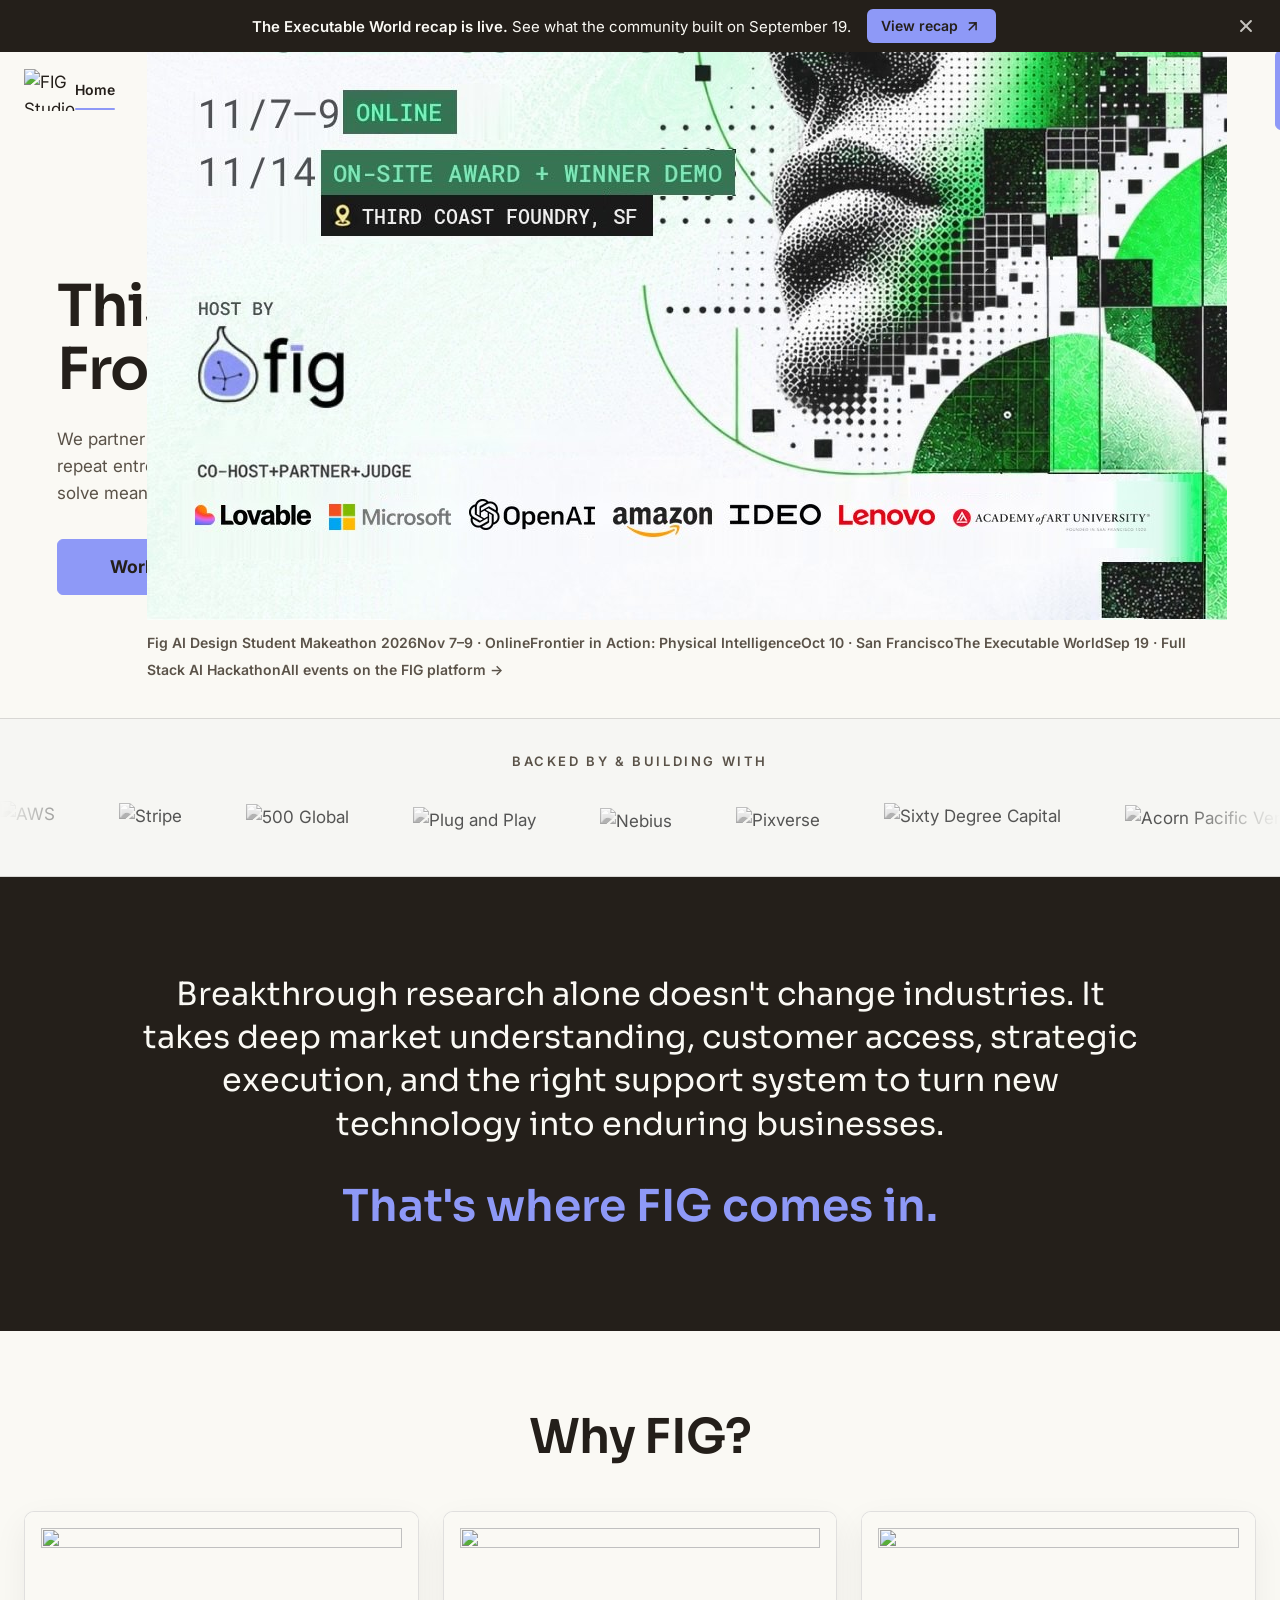
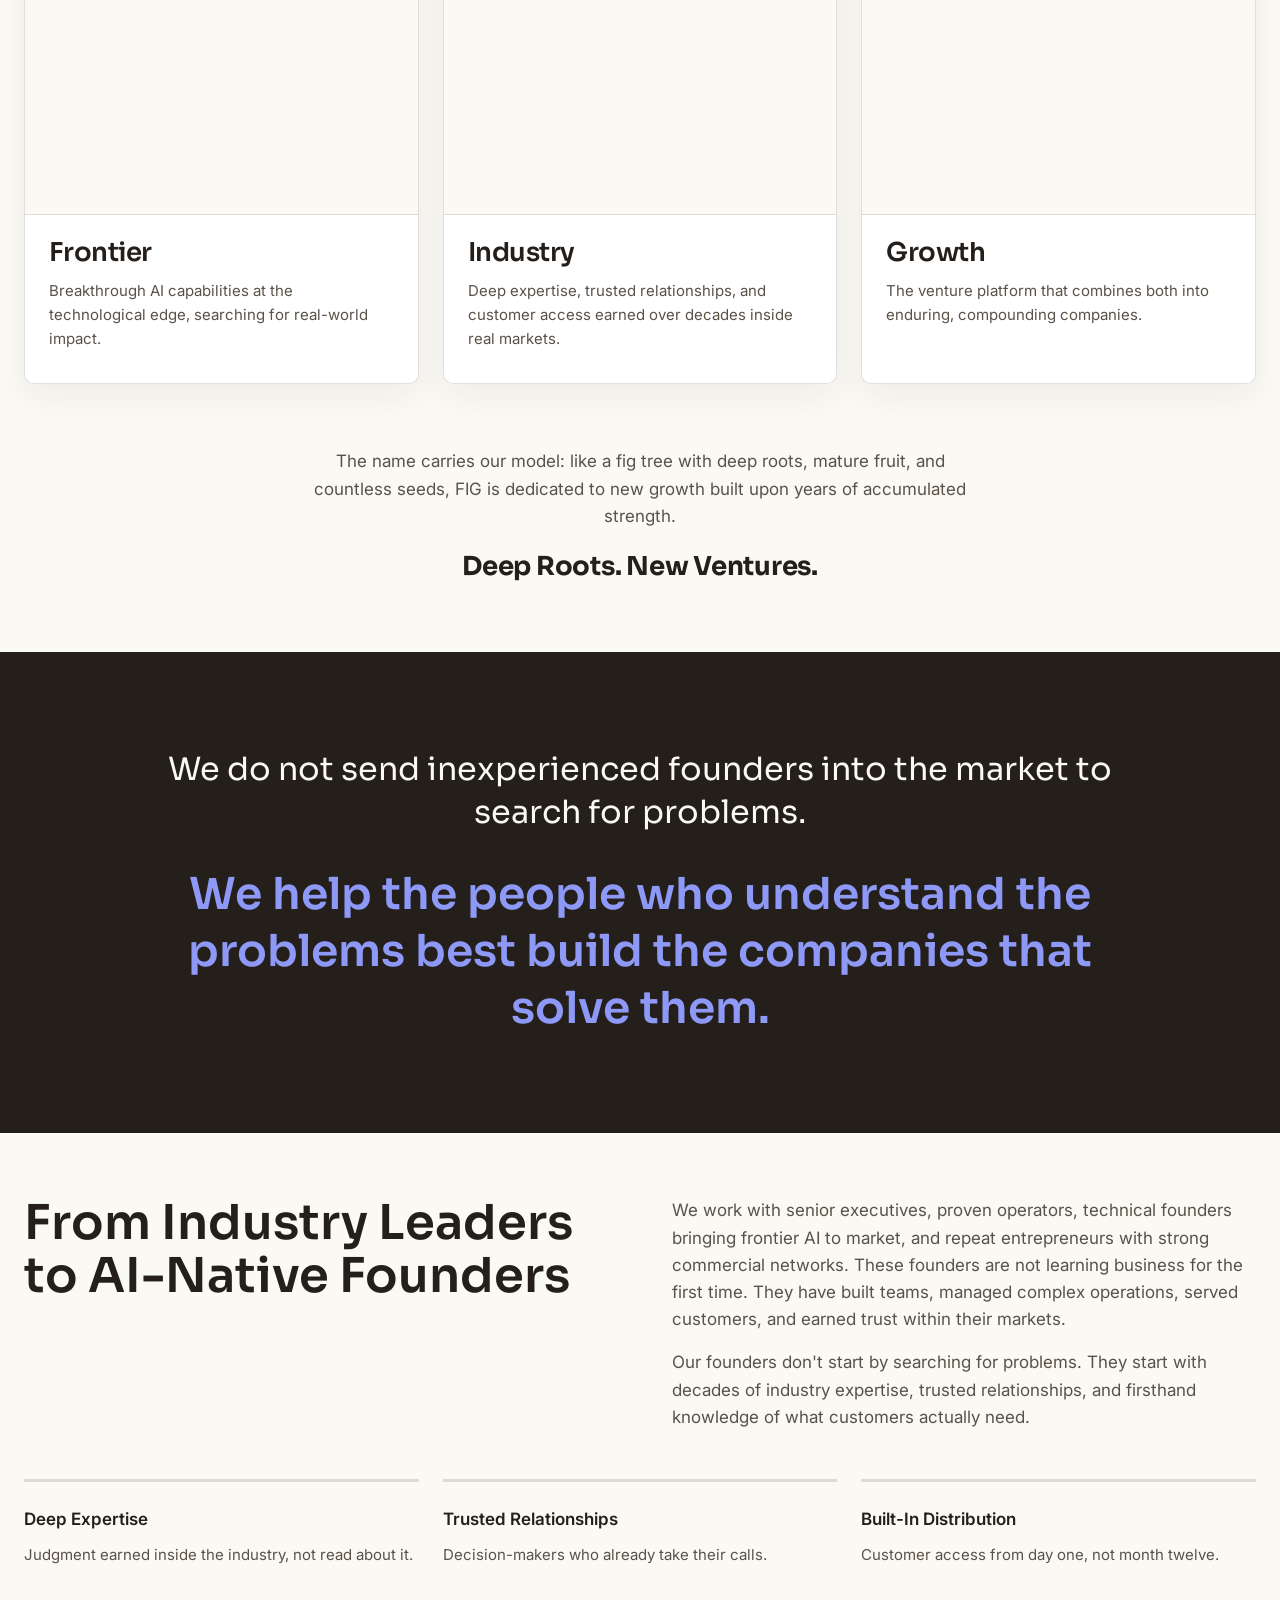
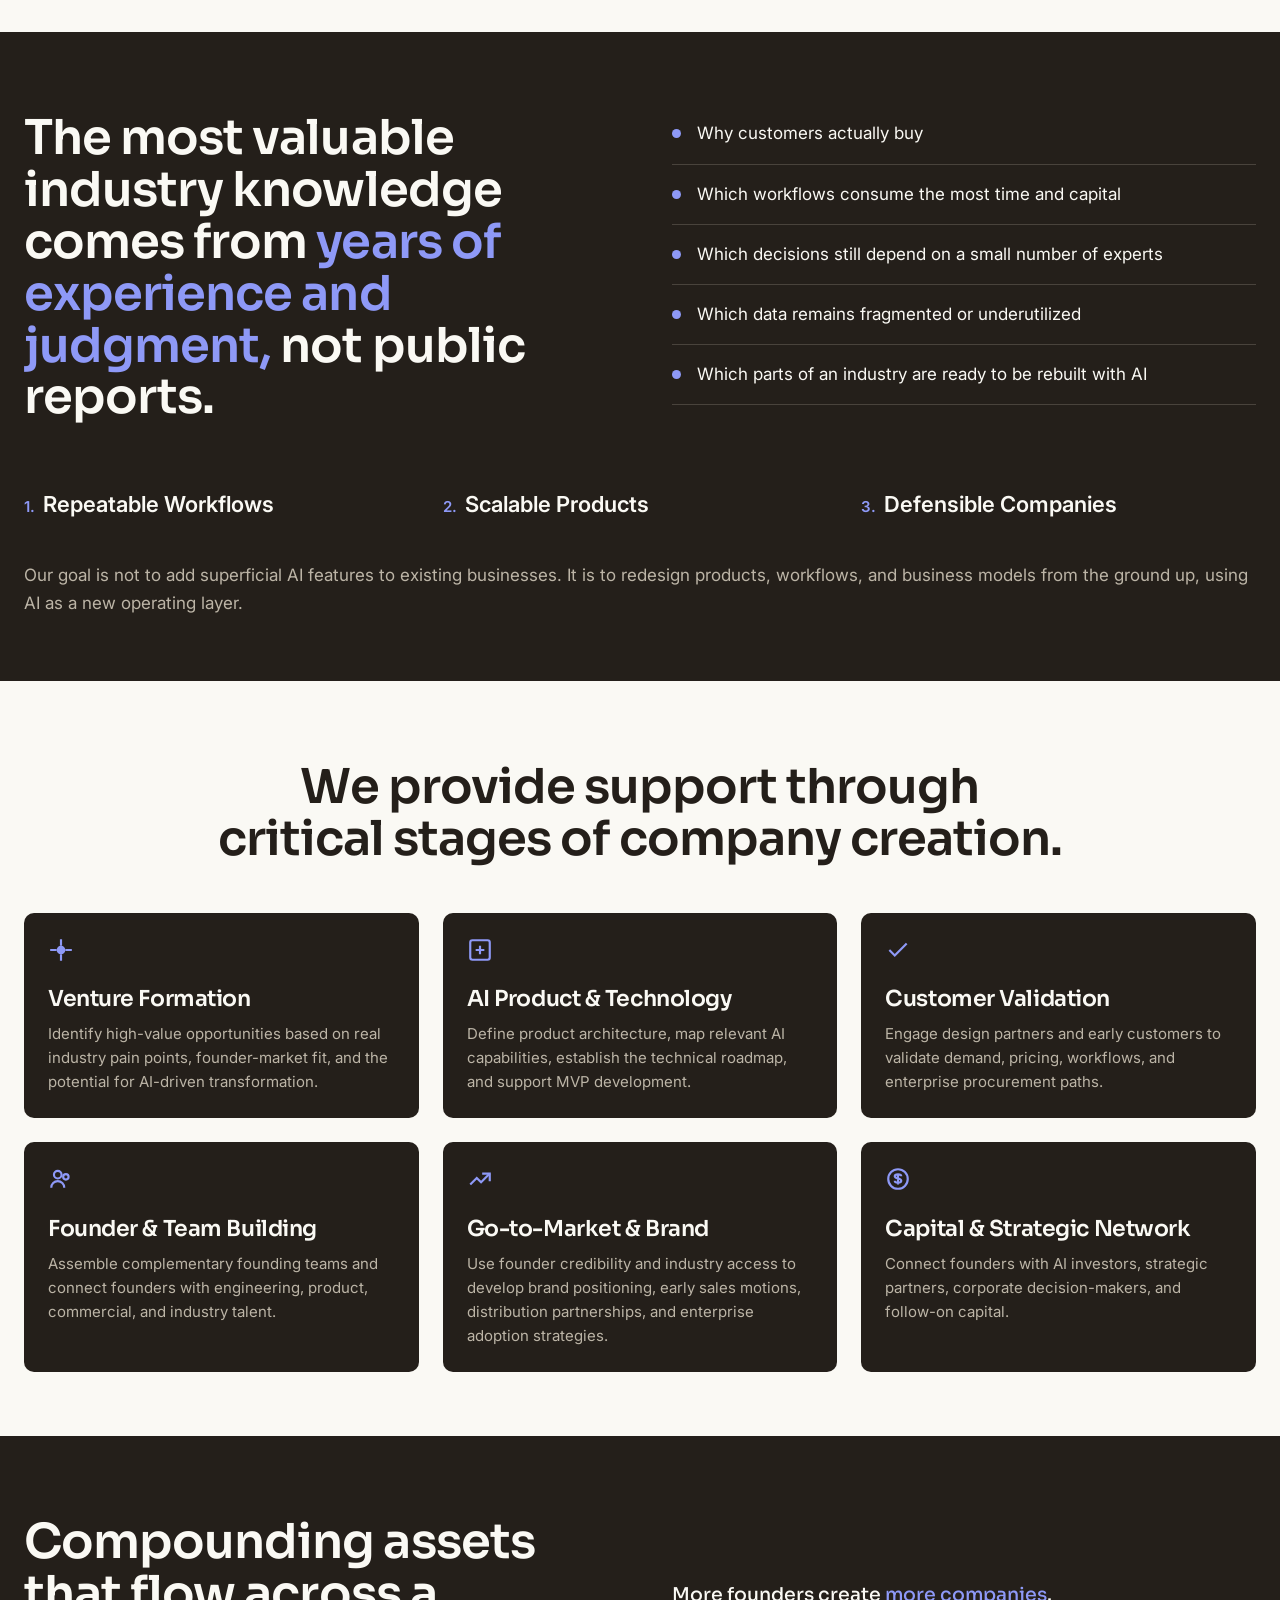
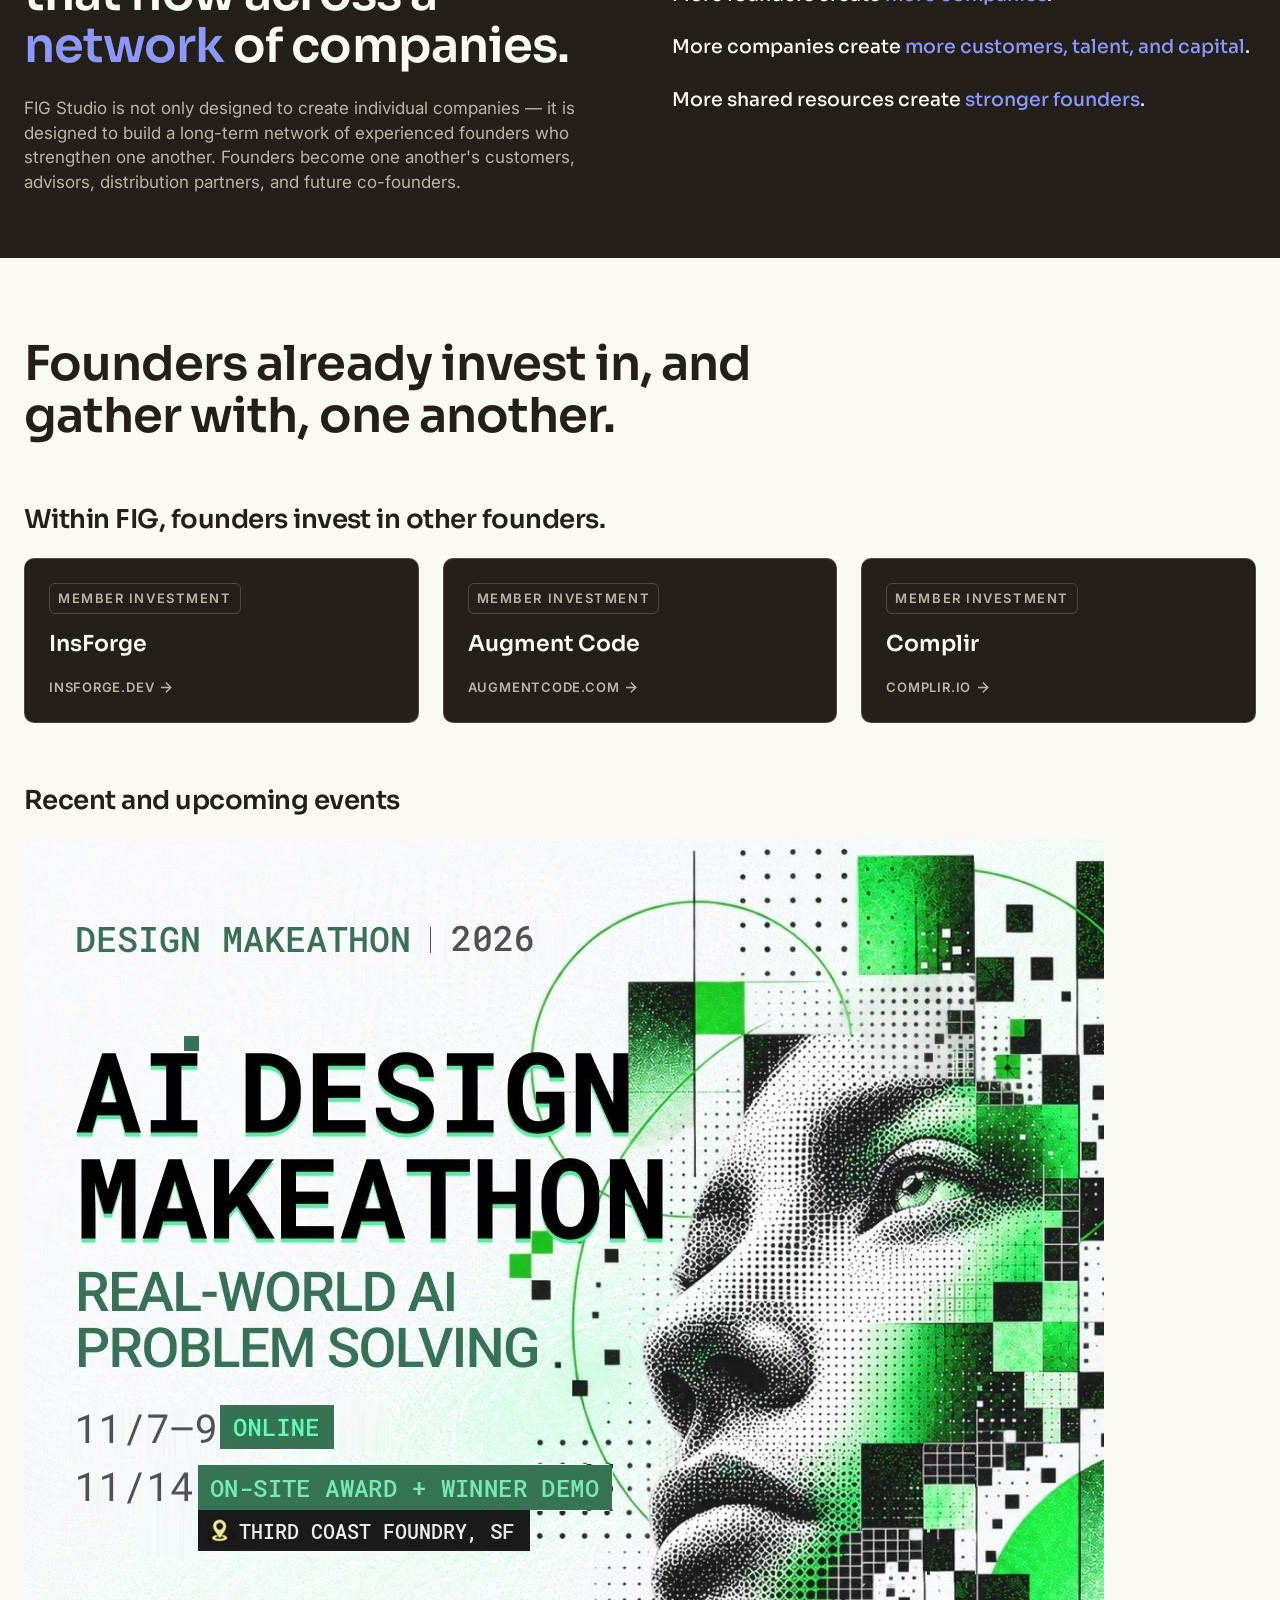
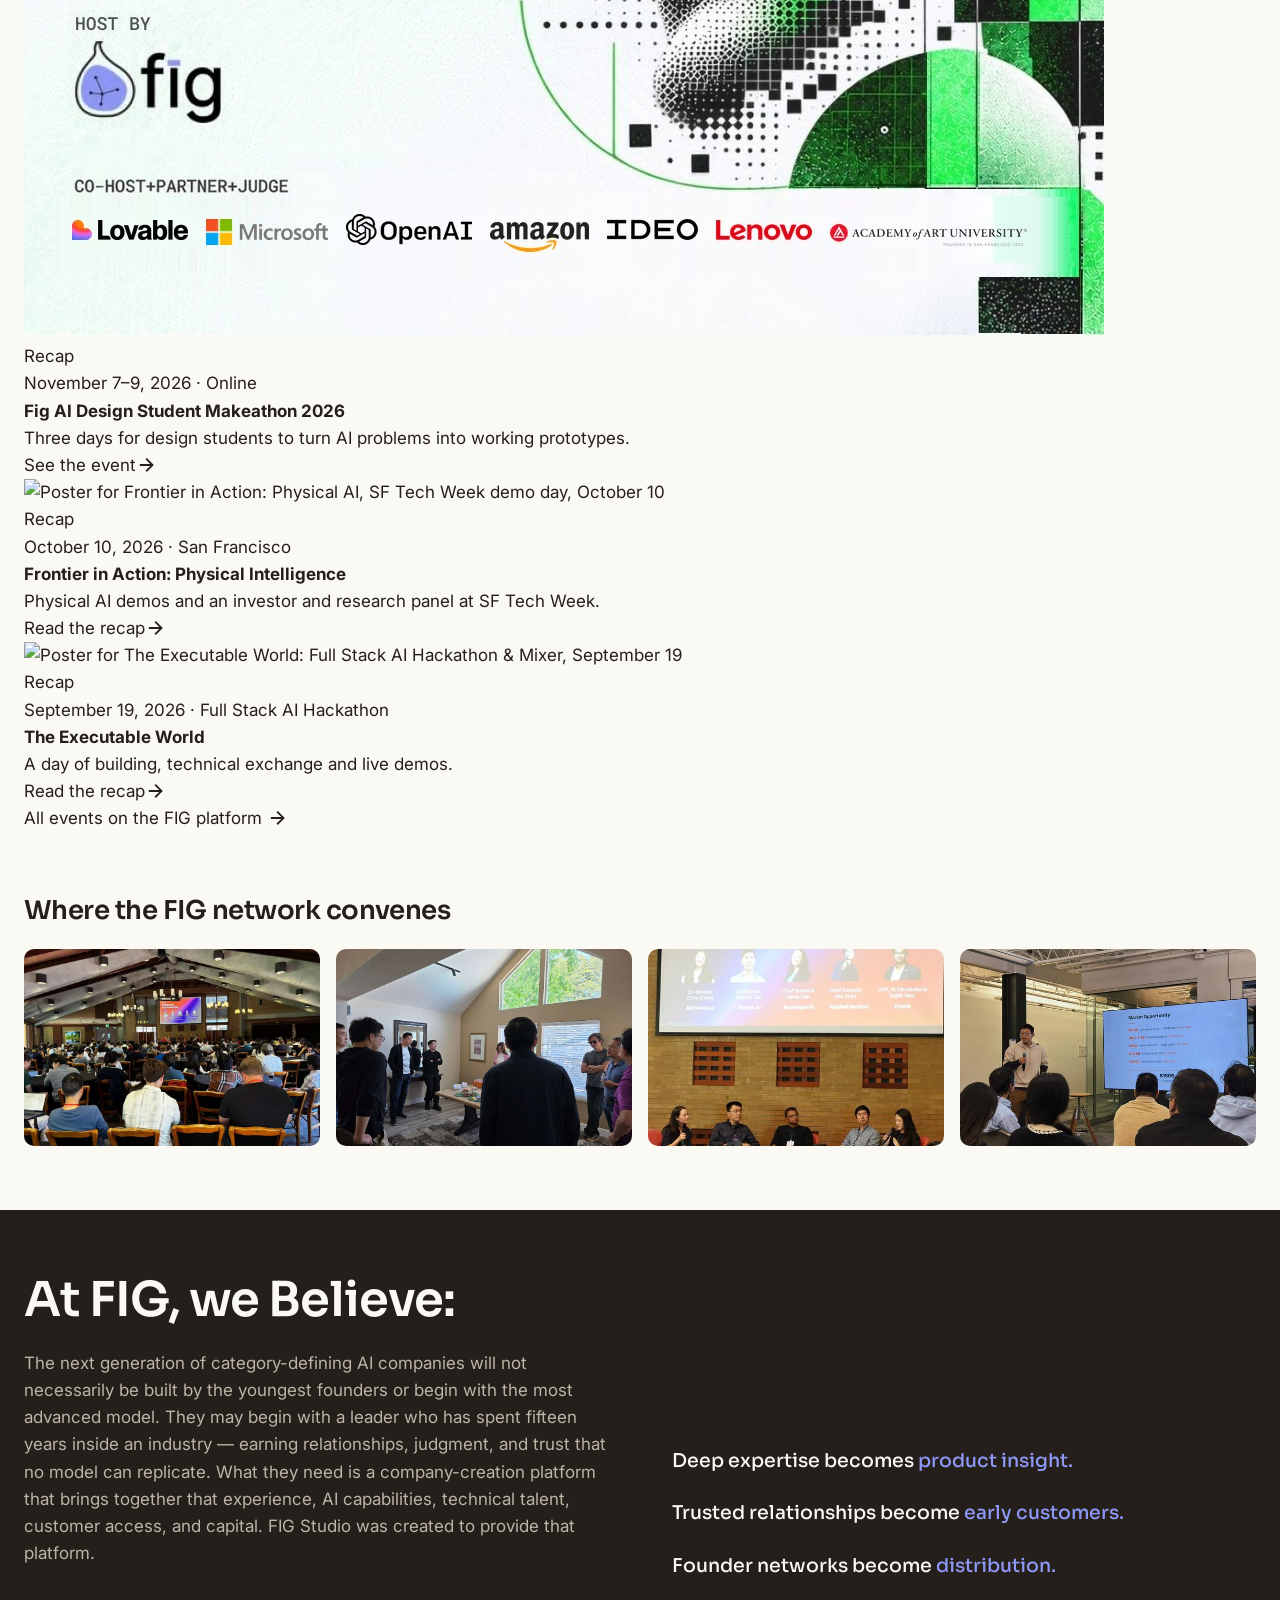
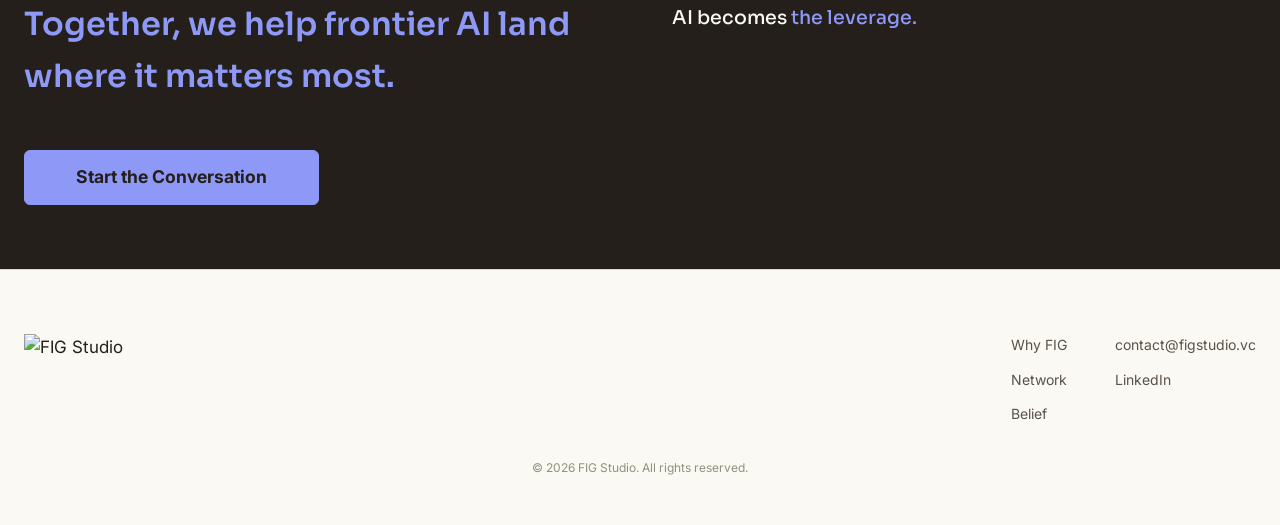
==== index.html @ 84997619 "Email links: also copy the address and say so A mailto: link does nothing for readers with no mail a" ====
<!DOCTYPE html>
<html lang="en">
<head>
<meta charset="UTF-8">
<meta name="viewport" content="width=device-width, initial-scale=1.0">
<title>FIG Studio | Where Frontier AI Lands</title>
<meta name="description" content="FIG Studio is a venture platform helping industry experts build frontier AI companies.">
<meta property="og:type" content="website">
<meta property="og:site_name" content="FIG Studio">
<meta property="og:title" content="FIG Studio | Where Frontier AI Lands">
<meta property="og:description" content="A venture platform helping industry experts build frontier AI companies.">
<meta property="og:url" content="https://figstudio.vc/">
<meta property="og:image" content="https://figstudio.vc/og-image.png">
<meta property="og:image:width" content="1200">
<meta property="og:image:height" content="630">
<meta property="og:image:alt" content="FIG Studio: Where Frontier AI Lands.">
<meta name="twitter:card" content="summary_large_image">
<script>
window.__figReload=performance.getEntriesByType('navigation')[0]?.type==='reload';
if(window.__figReload){
  if('scrollRestoration' in history) history.scrollRestoration='manual';
  if(location.hash) history.replaceState(null,'',location.pathname+location.search);
}
</script>
<link rel="icon" href="./favicon-v2.png?v=5" type="image/png" sizes="128x128">
<link rel="icon" href="./favicon.svg?v=6" type="image/svg+xml">
<link rel="apple-touch-icon" href="./favicon-v2.png?v=5">
<link rel="preconnect" href="https://fonts.googleapis.com">
<link rel="preconnect" href="https://fonts.gstatic.com" crossorigin>
<link href="https://fonts.googleapis.com/css2?family=Sora:wght@400;500;600;700&family=Inter:wght@400;500;600;700&display=swap" rel="stylesheet">
<link rel="stylesheet" href="/assets/events.css">
<style>
:root{
  --paper:#FFFFFF;          /* white */
  --paper-2:#F6F6F3;        /* light neutral band */
  --ink:#241F1A;            /* near-black text */
  --ink-soft:#5A5248;       /* muted gray text */
  --line:rgba(36,31,26,.14);
  --sans:'Inter',-apple-system,sans-serif;

  /* ---- New design system (redesign) ---- */
  --white:#FAF9F4;                 /* warm cream page ground */
  --white-tint:#F6F6F3;            /* light neutral band */
  --accent-blue:#8E99F7;           /* periwinkle accent */
  --accent-blue-deep:#374AF1;      /* hover/interaction state */
  --brown:#E4D5CD;                 /* card material */
  --brown-deep:#D5BDB1;            /* card hover */

  /* Theme tokens. Defaults are "light"; add class="theme-dark" to a
     section to flip background, text and card colors together. */
  --surface:var(--white);
  --on-surface:var(--ink);
  --on-surface-muted:var(--ink-soft);
  --divider:var(--line);
  --card-bg:var(--ink);
  --on-card:var(--white);
  --on-card-muted:rgba(239,231,214,.75);
  --card-divider:rgba(255,255,255,.18);
  --card-bg-hover:#2F2820;

  --display:'Sora',-apple-system,sans-serif;

  /* Type scale */
  --fs-hero:clamp(34px,5.2vw,58px);
  --fs-h2:clamp(32px,4vw,48px);
  --fs-h3-lg:26px;
  --fs-h3:22px;
  --fs-statement-lg:clamp(30px,3.8vw,44px);
  --fs-statement-sm:clamp(22px,2.6vw,32px);
  --fs-lede:19px;
  --fs-body:17px;
  --fs-body-sm:15px;
  --fs-ui:14px;
  --fs-label:13px;
  --fs-micro:12px;

  /* Spacing scale */
  --sp-1:4px; --sp-2:8px; --sp-3:12px; --sp-4:16px; --sp-5:24px;
  --sp-6:32px; --sp-7:48px; --sp-8:64px; --sp-9:96px; --sp-10:128px;

  --nav-h:76px;
  --radius-sm:6px;
  --radius-md:10px;
  --maxw:1320px;
}
.theme-dark{
  --surface:var(--ink);
  --on-surface:var(--white);
  --on-surface-muted:rgba(239,231,214,.75);
  --divider:rgba(239,231,214,.18);
  --card-bg:var(--white);
  --on-card:var(--ink);
  --on-card-muted:var(--ink-soft);
  --card-divider:var(--line);
  --card-bg-hover:var(--white-tint);
}
.theme-light,.theme-dark{background:var(--surface);color:var(--on-surface)}
*{margin:0;padding:0;box-sizing:border-box}
[hidden]{display:none!important}
html{scroll-behavior:smooth}
body{background:var(--white);color:var(--ink);font-family:var(--sans);font-size:var(--fs-body);line-height:1.6;-webkit-font-smoothing:antialiased;position:relative}
::selection{background:var(--accent-blue);color:var(--ink)}
a{color:inherit;text-decoration:none}
.wrap{max-width:var(--maxw);margin:0 auto;padding:0 var(--sp-5)}
h1,h2,h3{font-family:var(--display);letter-spacing:-0.02em;line-height:1.08;color:var(--on-surface)}
.eyebrow{font-family:var(--sans);font-size:var(--fs-label);font-weight:600;letter-spacing:.18em;text-transform:uppercase;color:var(--on-surface-muted)}

/* buttons: black/white, no radius */
.btn{display:inline-block;font-family:var(--sans);font-weight:600;font-size:var(--fs-ui);padding:var(--sp-3) var(--sp-5);background:var(--accent-blue);color:var(--ink);border-radius:var(--radius-sm);border:1.5px solid var(--accent-blue);transition:background .16s,color .16s}
.btn:hover{background:var(--accent-blue-deep);border-color:var(--accent-blue-deep);color:#fff}
.btn:focus-visible,a:focus-visible{outline:2px solid var(--accent-blue);outline-offset:3px}
/* Large call to action — the hero and the closing Belief CTA are the
   same component, so they share one rule rather than each carrying a
   section-scoped override. */
.btn-lg{font-size:calc(var(--fs-h3)*.8);font-weight:700;padding:calc(var(--sp-4)*.8) calc(var(--sp-8)*.8)}
.btn-ghost{background:transparent;color:var(--accent-blue);border:1.5px solid var(--accent-blue)}
.btn-ghost:hover{background:rgba(55,74,241,.08);color:var(--accent-blue)}

nav,header,section,footer{position:relative;z-index:2}

/* Nav */
/* ---------- Primary navigation (shared by every page) ---------- */
nav{position:sticky;top:0;z-index:50;line-height:1.6;background:rgba(250,249,244,.88);border-bottom:1px solid transparent;transition:border-color .2s,box-shadow .2s}
nav.scrolled{backdrop-filter:blur(12px) saturate(120%);-webkit-backdrop-filter:blur(12px) saturate(120%);border-bottom-color:var(--line);box-shadow:0 8px 24px rgba(36,31,26,.04)}
.nav-in{display:flex;align-items:center;justify-content:space-between;height:var(--nav-h);max-width:var(--maxw);margin:0 auto;padding:0 var(--sp-5)}
.wordmark{display:inline-flex;align-items:center;color:var(--ink)}
.wordmark img{display:block;width:auto;height:42px}
.nav-right{display:flex;align-items:center;gap:var(--sp-7)}
.nav-links{display:flex;align-items:center;gap:var(--sp-6)}
.nav-links a{position:relative;padding:var(--sp-2) 0;font-size:var(--fs-ui);font-weight:600;color:var(--ink-soft);transition:color .16s}
.nav-links a:hover,.nav-links a[aria-current="page"]{color:var(--ink)}
.nav-links a[aria-current="page"]::after{content:"";position:absolute;left:0;right:0;bottom:-1px;height:2px;border-radius:1px;background:var(--accent-blue)}
nav a:focus-visible,nav button:focus-visible{outline:2px solid var(--accent-blue);outline-offset:3px}
nav .btn{padding:var(--sp-2) var(--sp-4);font-size:var(--fs-label)}
.nav-toggle{display:none;width:44px;height:44px;align-items:center;justify-content:center;margin-right:-10px;padding:0;border:0;border-radius:var(--radius-sm);background:transparent;color:var(--ink);cursor:pointer}
.nav-toggle .bars,.nav-toggle .bars::before,.nav-toggle .bars::after{display:block;width:20px;height:2px;border-radius:1px;background:currentColor;transition:transform .2s,background .2s}
.nav-toggle .bars{position:relative}
.nav-toggle .bars::before,.nav-toggle .bars::after{content:"";position:absolute;left:0}
.nav-toggle .bars::before{top:-6px}
.nav-toggle .bars::after{top:6px}
nav.open .nav-toggle .bars{background:transparent}
nav.open .nav-toggle .bars::before{transform:translateY(6px) rotate(45deg)}
nav.open .nav-toggle .bars::after{transform:translateY(-6px) rotate(-45deg)}
/* Phones: the bar keeps the wordmark, the call to action and a menu button;
   the page links drop into a panel under the bar. */
@media(max-width:600px){
  :root{--nav-h:64px}
  .nav-in{padding:0 22px}
  .wordmark img{height:38.4px}
  .nav-right{gap:var(--sp-3)}
  .nav-toggle{display:inline-flex}
  .nav-links{display:none;position:absolute;top:100%;left:0;right:0;flex-direction:column;align-items:stretch;gap:0;padding:var(--sp-2) 0;background:var(--white);border-top:1px solid var(--line);border-bottom:1px solid var(--line);box-shadow:0 16px 32px rgba(36,31,26,.08)}
  nav.open .nav-links{display:flex}
  .nav-links a{padding:var(--sp-4) 22px;font-size:var(--fs-body)}
  .nav-links a[aria-current="page"]{box-shadow:inset 3px 0 0 var(--accent-blue)}
  .nav-links a[aria-current="page"]::after{display:none}
}
@media(prefers-reduced-motion:reduce){.nav-toggle .bars,.nav-toggle .bars::before,.nav-toggle .bars::after{transition:none}}
footer .wordmark img{height:70px}

/* Hero */
/* Hero fills one viewport minus the nav, minus a sliver, so the logo
   strip it ends with sits above the fold with the dark band beneath it
   just breaking the edge — both a scroll affordance and a margin of
   safety against mobile browser chrome measuring slightly differently
   than svh reports. */
.hero{overflow:hidden;display:flex;flex-direction:column;min-height:calc(100vh - var(--nav-h) - var(--sp-5));min-height:calc(100svh - var(--nav-h) - var(--bar-used,0px) - var(--sp-5))}
.hero-in{display:grid;grid-template-columns:1.02fr .98fr;gap:var(--sp-6);align-items:center;padding:var(--sp-7) var(--sp-5);flex:1 1 auto;min-height:0}
.hero h1{font-family:var(--display);font-size:var(--fs-hero);font-weight:600;color:var(--ink);margin:var(--sp-5) 0 var(--sp-5);letter-spacing:-.03em}
.hero .sub{font-size:var(--fs-body);color:var(--ink-soft);max-width:34em;margin-bottom:var(--sp-6)}
.hero-ctas{display:flex;gap:var(--sp-4);flex-wrap:wrap}
.hero-art{position:relative;min-height:0;align-self:stretch;display:flex;align-items:center;justify-content:center}
.hero-art>svg{width:100%;height:100%;max-height:min(520px,50svh);display:block;transform:translateX(28px);isolation:isolate}
.stop-green{transform-box:fill-box;transform-origin:center;animation:stopGreen .72s steps(1,end) .12s both}
.stop-flower-big{transform-box:fill-box;transform-origin:center;mix-blend-mode:multiply;animation:stopFlowerBig .68s steps(1,end) .56s both}
.stop-flower-small{transform-box:fill-box;transform-origin:center;mix-blend-mode:multiply;animation:stopFlowerSmall .64s steps(1,end) .78s both}
@keyframes stopGreen{
  0%{opacity:0;transform:translate(-5px,-28px) rotate(-2deg) scale(.95)}
  22%{opacity:.38;transform:translate(3px,-19px) rotate(1.2deg) scale(.97)}
  46%{opacity:.68;transform:translate(-3px,-11px) rotate(-.8deg) scale(.985)}
  70%{opacity:.88;transform:translate(2px,-4px) rotate(.4deg) scale(.995)}
  100%{opacity:1;transform:none}
}
@keyframes stopFlowerBig{
  0%{opacity:0;transform:translate(24px,-26px) rotate(7deg) scale(.88)}
  28%{opacity:.42;transform:translate(16px,-18px) rotate(-4deg) scale(.92)}
  55%{opacity:.72;transform:translate(8px,-9px) rotate(2deg) scale(.96)}
  78%{opacity:.9;transform:translate(3px,-3px) rotate(-1deg) scale(.985)}
  100%{opacity:1;transform:none}
}
@keyframes stopFlowerSmall{
  0%{opacity:0;transform:translate(-18px,22px) rotate(-9deg) scale(.84)}
  30%{opacity:.4;transform:translate(-11px,14px) rotate(5deg) scale(.9)}
  58%{opacity:.72;transform:translate(-6px,8px) rotate(-3deg) scale(.95)}
  80%{opacity:.9;transform:translate(-2px,3px) rotate(1deg) scale(.98)}
  100%{opacity:1;transform:none}
}

/* Logo marquee */
.logos{border-top:1px solid var(--line);border-bottom:1px solid var(--line);padding:var(--sp-6) 0;overflow:hidden;background:var(--white-tint)}
.logos .label{text-align:center;font-size:var(--fs-label);font-weight:600;letter-spacing:.2em;text-transform:uppercase;color:var(--ink-soft);margin-bottom:var(--sp-5)}
.marquee{overflow:hidden;-webkit-mask-image:linear-gradient(90deg,transparent,#000 8%,#000 92%,transparent);mask-image:linear-gradient(90deg,transparent,#000 8%,#000 92%,transparent)}
.track{display:flex;gap:var(--sp-8);width:max-content;animation:marq 17s linear infinite}
.logos:hover .track{animation-play-state:paused}
@keyframes marq{to{transform:translateX(-50%)}}
.track span{display:flex;align-items:center;flex:none}
/* Partner marks are held in grayscale at reduced opacity so ten clashing
   brand palettes don't compete with the page's own, then resolve to full
   colour on hover. */
.track img{display:block;width:auto;filter:grayscale(1) contrast(1.15);opacity:.7;transition:filter .25s ease,opacity .25s ease}
.track span:hover img{filter:none;opacity:1}
/* Heights are tuned per logo rather than set uniformly: a long wordmark
   and a stacked lockup carry very different visual weight at the same
   cap height, so each is sized to sit at a comparable optical mass. */
.l-aws{height:39px}
.l-stripe{height:34px}
.l-500-global{height:32px}
.l-plug-and-play{height:26px}
.l-nebius{height:24px}
.l-pixverse{height:27px}
.l-sixty-degree-capital{height:35px}
.l-acorn-pacific-venture{height:30px}
.l-hat-trick-capital{height:33px}
.l-embedding-vc{height:48px}

/* Sections */
section{padding:var(--sp-8) 0}
.sec-head{max-width:660px;margin-bottom:var(--sp-7)}
.sec-head h2{font-size:var(--fs-h2);font-weight:600;margin-top:var(--sp-4)}
.sec-head h2 em{font-style:normal;color:var(--accent-blue)}
.sec-head .lede{margin-top:var(--sp-5);color:var(--on-surface-muted);font-size:var(--fs-body);line-height:1.45}

/* Portfolio */
.grid-port{display:grid;grid-template-columns:repeat(auto-fill,minmax(250px,1fr));gap:var(--sp-5)}
.card{background:var(--brown);border-radius:var(--radius-md);border:1px solid var(--line);padding:var(--sp-5);transition:transform .18s,border-color .18s,background .18s;display:block;position:relative}
.card:hover{transform:translateY(-3px);border-color:var(--ink);background:var(--brown-deep)}
.card .name{font-family:var(--display);font-weight:600;font-size:var(--fs-h3);color:var(--ink)}
.card .desc{margin-top:var(--sp-2);font-size:var(--fs-body-sm);color:var(--ink-soft)}
/* Arrow: one shape everywhere (thick square-ended shaft, 45-degree head). It is a mask, so it takes the text colour;
   the direction modifiers rotate the same shape, and use the `rotate` property so hover translations still work. */
.arrow{display:inline-block;flex:none;width:1.3em;height:1.3em;vertical-align:-.3em;background:currentColor;-webkit-mask:url("data:image/svg+xml,%3Csvg xmlns='http://www.w3.org/2000/svg' viewBox='0 0 342 342'%3E%3Cpolygon points='277,170 168,62 148,82 221,155 60,155 60,185 221,185 148,258 168,278'/%3E%3C/svg%3E") center/contain no-repeat;mask:url("data:image/svg+xml,%3Csvg xmlns='http://www.w3.org/2000/svg' viewBox='0 0 342 342'%3E%3Cpolygon points='277,170 168,62 148,82 221,155 60,155 60,185 221,185 148,258 168,278'/%3E%3C/svg%3E") center/contain no-repeat}
.arrow--ne{rotate:-45deg}
.arrow--down{rotate:90deg}
.arrow--up{rotate:-90deg}
.card .link{margin-top:var(--sp-4);font-size:var(--fs-label);font-weight:600;letter-spacing:.06em;text-transform:uppercase;color:var(--ink-soft)}
.card:hover .link{color:var(--accent-blue-deep)}
.card.stealth{background:#EEEDE8;border-color:var(--line)}
.card.stealth:hover{background:#E7E6E0;border-color:var(--ink)}
.card.stealth:hover .link{color:var(--accent-blue-deep)}

/* Bridge */
/* Quote block — a reusable role: lede + accent punch line on a full-bleed
   dark band (the section itself carries theme-dark). */
.quote-lede{font-family:var(--display);font-size:var(--fs-statement-sm);line-height:1.35;font-weight:400}
.quote-punch{font-family:var(--display);font-weight:600;font-size:var(--fs-statement-lg);line-height:1.3;color:var(--accent-blue);margin-top:var(--sp-6)}
.bridge{padding:var(--sp-9) 0}
.quote{text-align:center}
.quote .quote-lede,.quote .quote-punch{max-width:1020px;margin-left:auto;margin-right:auto}

/* Why FIG */
#why .sec-head{text-align:center;margin-left:auto;margin-right:auto}
.fig-grid{display:grid;grid-template-columns:repeat(3,1fr);gap:var(--sp-5);text-align:center}
.fig-col{min-width:0;display:flex;flex-direction:column;overflow:hidden;background:#fff;border:1px solid var(--line);border-radius:var(--radius-md);box-shadow:0 12px 34px rgba(36,31,26,.06);text-align:left}
.fig-card-art{display:grid;place-items:center;padding:var(--sp-4);background:var(--white);border-bottom:1px solid var(--line)}
.fig-card-art img{display:block;width:100%;height:auto;aspect-ratio:4/3;object-fit:contain}
.fig-card-copy{flex:1;padding:var(--sp-5) var(--sp-5) var(--sp-6);background:#fff}
.fig-col h3{margin:0;color:var(--ink);font-size:var(--fs-h3-lg);font-weight:600}
.fig-col p{margin:var(--sp-3) 0 0;color:var(--ink-soft);font-size:var(--fs-body-sm);line-height:1.6}
.brand-note{margin:var(--sp-8) auto 0;max-width:680px;color:var(--ink-soft);font-size:var(--fs-body);text-align:center}
.brand-note .tag{font-family:var(--display);font-weight:700;font-size:var(--fs-h3-lg);color:var(--ink);display:block;margin-top:var(--sp-4);letter-spacing:-0.01em}

/* Who */
/* Shared layout role: headline in one column, supporting copy in the
   other — reused by Know-How and Network so a wide section never leaves
   a column of dead space beside narrow text. */
.split{display:grid;grid-template-columns:1fr 1fr;gap:var(--sp-8);align-items:start}
.arrow-line{font-family:var(--display);font-weight:600;font-size:var(--fs-h2);line-height:1.1;color:var(--on-surface);margin-bottom:var(--sp-6)}
.who .body{color:var(--on-surface-muted);margin-bottom:var(--sp-7)}
.who .body p+p{margin-top:var(--sp-4)}
.adv{display:grid;grid-template-columns:repeat(3,1fr);gap:var(--sp-5)}
.adv div{border-top:3px solid var(--divider);padding-top:var(--sp-5)}
.adv b{font-weight:600;font-size:var(--fs-body);display:block;margin-bottom:var(--sp-2);color:var(--on-surface)}
.adv span{font-size:var(--fs-body-sm);color:var(--on-surface-muted)}

/* Know-how */
.know ul{list-style:none;margin-top:var(--sp-2)}
.know li{padding:var(--sp-4) 0;border-bottom:1px solid var(--divider);font-size:var(--fs-body);display:flex;gap:var(--sp-4);align-items:baseline;color:var(--on-surface)}
.know li::before{content:"";width:9px;height:9px;border-radius:50%;background:var(--accent-blue);flex:none;transform:translateY(-1px)}
/* The workflows -> products -> companies line was a single row of thin
   inline arrows, which read as flimsy. Reusing the "label over a rule"
   pattern from Who gives it presence, but numbered rather than ruled:
   this row is a sequence, not three parallel traits. */
.know .adv{margin-top:var(--sp-8)}
.adv.steps div{border-top:none;padding-top:0}
.adv.steps .num{color:var(--accent-blue);margin-right:var(--sp-2)}
.adv.steps b{font-size:var(--fs-h3)}
.know .close{margin-top:var(--sp-6);color:var(--on-surface-muted);font-size:var(--fs-body)}

/* Provide */
.provide .sec-head{max-width:860px;text-align:center;margin-left:auto;margin-right:auto}
.provide .sec-head h2{text-wrap:balance}
.grid-svc{display:grid;grid-template-columns:repeat(3,1fr);gap:var(--sp-5)}
.svc{background:var(--card-bg);border-radius:var(--radius-md);padding:var(--sp-5)}
.svc h3{font-size:var(--fs-h3);font-weight:600;margin-bottom:var(--sp-3);color:var(--on-card)}
.svc p{font-size:var(--fs-body-sm);color:var(--on-card-muted)}
.svc .ic{width:26px;height:26px;margin-bottom:var(--sp-4);color:var(--accent-blue)}

/* Network */
/* The chant is rhythmic and escalating; boxing each line fought that, so
   it stays one flowing block and lets the repetition do the work. */
.chant{font-family:var(--display);font-weight:500;font-size:var(--fs-lede);line-height:1.5;color:var(--on-surface)}
.chant em{font-style:normal;color:var(--accent-blue)}
.chant p+p{margin-top:var(--sp-5)}
.split .chant{align-self:center}

/* Network in practice — investment cards invert to ink so they do not
   dissolve into the light section behind them. */
.proof .sec-head{max-width:760px}
.subblock{margin-top:var(--sp-8)}
.subblock h3{font-size:var(--fs-h3-lg);font-weight:600;margin-bottom:var(--sp-5);color:var(--on-surface)}
.invest-row{display:grid;grid-template-columns:repeat(3,1fr);gap:var(--sp-5)}
.badge{display:inline-block;font-size:var(--fs-label);font-weight:600;letter-spacing:.12em;text-transform:uppercase;color:var(--on-card-muted);border:1px solid var(--card-divider);border-radius:var(--radius-sm);padding:var(--sp-1) var(--sp-2);margin-bottom:var(--sp-3)}
.invest-row .card{background:var(--card-bg);border-color:var(--card-divider)}
.invest-row .card .name{color:var(--on-card)}
.invest-row .card .link{color:var(--on-card-muted)}
.invest-row .card:hover{background:var(--card-bg-hover);border-color:var(--on-card)}
.invest-row .card:hover .link{color:var(--on-card)}
.ev-grid{display:grid;grid-template-columns:repeat(4,1fr);gap:var(--sp-4);margin-top:var(--sp-4)}
.ev{background:var(--white-tint);border-radius:var(--radius-md);aspect-ratio:3/2;position:relative;overflow:hidden;cursor:pointer;padding:0;border:none;width:100%;display:block}
.ev img{width:100%;height:100%;object-fit:cover;display:block;transition:transform .4s ease}
.ev:hover img{transform:scale(1.04)}
.ev .cap{position:absolute;bottom:0;left:0;right:0;padding:var(--sp-3) var(--sp-4);font-size:var(--fs-label);color:var(--white);font-weight:600;background:var(--ink);transform:translateY(100%);transition:transform .25s ease;text-align:left}
.ev:hover .cap,.ev:focus-visible .cap{transform:translateY(0)}

/* Lightbox for the network photos */
.lightbox{position:fixed;inset:0;z-index:100;display:none;align-items:center;justify-content:center;background:rgba(20,18,15,.9);padding:var(--sp-6)}
.lightbox.open{display:flex}
.lightbox img{max-width:min(90vw,1000px);max-height:85vh;border-radius:var(--radius-md);display:block}
.lightbox .cap{margin-top:var(--sp-4);color:var(--white);font-size:var(--fs-ui);text-align:center}
.lightbox-close{position:absolute;top:var(--sp-6);right:var(--sp-6);width:40px;height:40px;border-radius:50%;background:rgba(255,255,255,.12);color:var(--white);border:none;font-size:20px;cursor:pointer;line-height:1}
.lightbox-close:hover{background:rgba(255,255,255,.22)}

/* Belief */
.belief{position:relative;overflow:hidden}
.belief-title{font-size:var(--fs-h2);font-weight:600;margin-bottom:var(--sp-5)}
.belief .body{max-width:720px;color:var(--on-surface-muted);margin-top:var(--sp-5)}
/* The closing line is the only large display statement in the left
   column now, so it keeps its peak weight; the closing litany's payoff
   moved to the right column as a callback to the Network chant. */
.belief .final{font-family:var(--display);color:var(--accent-blue);font-weight:600;margin-top:var(--sp-6);margin-bottom:var(--sp-7);font-size:var(--fs-statement-sm)}
/* The CTA is the single conversion point at the end of the page's
   largest section, so it is sized as a destination, not a nav button. */

/* Footer */
footer{padding:var(--sp-8) 0 var(--sp-7);border-top:1px solid var(--line)}
.foot-in{display:flex;justify-content:space-between;gap:var(--sp-6);flex-wrap:wrap;align-items:flex-start}
.foot-links{display:grid;grid-template-columns:repeat(2,max-content);gap:0 var(--sp-7);font-size:var(--fs-ui);color:var(--ink-soft)}
.foot-link-col{display:flex;flex-direction:column;gap:var(--sp-3)}
.foot-links a:hover{color:var(--accent-blue)}
footer .fine{margin-top:var(--sp-6);font-size:var(--fs-micro);color:#94907F;text-align:center}

/* Reveal */
.rv{opacity:0;transform:translateY(22px);transition:opacity .6s ease,transform .6s ease}
.rv.on{opacity:1;transform:none}
@media (prefers-reduced-motion:reduce){
  html{scroll-behavior:auto}
  .rv{opacity:1;transform:none;transition:none}
  .card,.btn{transition:none}
  /* Nothing is scrolling, so drop the edge-fade mask that exists to let
     the moving track enter and leave — left on, it just clips the first
     and last logo of a static, centred row. */
  .marquee{-webkit-mask-image:none;mask-image:none}
  .track{animation:none;flex-wrap:wrap;width:auto;justify-content:center;column-gap:var(--sp-6);row-gap:var(--sp-5)}
  .track .dup{display:none}
  .track img{transition:none}
  .stop-green,.stop-flower-big,.stop-flower-small{animation:none}
}

@media(max-width:960px){
  .hero-in{grid-template-columns:1fr;min-height:0;padding:var(--sp-6) var(--sp-5)}
  .hero-art{min-height:0;max-width:500px;margin:0 auto}
  .hero-art>svg{transform:none;max-height:26svh}
  .fig-grid,.adv,.grid-svc,.invest-row{grid-template-columns:1fr 1fr}
  .split{grid-template-columns:1fr;gap:var(--sp-6)}
  .ev-grid{grid-template-columns:1fr 1fr}
}
@media(max-width:600px){
  section{padding:var(--sp-7) 0}.wrap{padding:0 22px}
  /* On a phone there is not enough height for the headline, the
     illustration and the logo strip at once. The illustration is
     decorative (aria-hidden), so it yields to keep the strip in view. */
  .hero-in{padding:var(--sp-5) 22px}
  .hero-art{display:none}
  .fig-grid,.adv,.grid-svc,.invest-row,.ev-grid{grid-template-columns:1fr}
  .fig-card-art{padding:var(--sp-3)}
  .fig-card-copy{padding:var(--sp-5)}
  footer .wordmark img{height:61px}
}

/* ---------- Announcement bar (sits above the nav, scrolls away, dismissible) ---------- */
.announce{position:relative;z-index:60;background:var(--ink);color:var(--white);font-size:.9375rem;line-height:1.4}
.announce[hidden]{display:none}
.announce-in{display:flex;align-items:center;justify-content:center;gap:var(--sp-4);min-height:var(--bar-h,52px);padding:8px 56px 8px var(--sp-5);max-width:var(--maxw);margin:0 auto;text-align:left}
.announce-text b{font-weight:600}
.announce-btn{flex:none;display:inline-flex;align-items:center;gap:6px;padding:7px 14px;border-radius:var(--radius-sm);background:var(--accent-blue);color:var(--ink);font-weight:600;font-size:.875rem;text-decoration:none;white-space:nowrap;transition:background .16s}
.announce-btn:hover{background:#A3ACF9}
.announce-btn:focus-visible,.announce-close:focus-visible{outline:2px solid var(--white);outline-offset:2px}
.announce-close{position:absolute;top:50%;right:var(--sp-3);translate:0 -50%;width:44px;height:44px;display:flex;align-items:center;justify-content:center;padding:0;border:0;border-radius:var(--radius-sm);background:transparent;color:inherit;cursor:pointer;opacity:.75;transition:opacity .16s}
.announce-close:hover{opacity:1}
.announce-close::before,.announce-close::after{content:"";position:absolute;width:16px;height:2px;border-radius:1px;background:currentColor;rotate:45deg}
.announce-close::after{rotate:-45deg}
@media(max-width:600px){
  .announce{font-size:.8125rem}
  .announce-in{justify-content:flex-start;gap:var(--sp-3);padding:8px 48px 8px var(--sp-4)}
  .announce-more{display:none}
  .announce-btn{padding:6px 11px;font-size:.8125rem}
  .announce-close{right:2px}
}
</style>
</head>
<body>

<div class="announce" id="announce" role="region" aria-label="Announcement"><div class="announce-in"><span class="announce-text"><b>The Executable World recap is live.</b> <span class="announce-more">See what the community built on September 19.</span></span><a class="announce-btn" href="/events/executable-world-2026">View recap <span class="arrow arrow--ne" aria-hidden="true"></span></a></div><button type="button" class="announce-close" id="announce-close" aria-label="Dismiss announcement"></button></div>

<nav id="nav" aria-label="Primary">
  <div class="wrap nav-in">
    <a class="wordmark" href="#top" aria-label="FIG Studio — Back to top">
      <img src="fig-logo-vector.svg" alt="FIG Studio">
    </a>
    <div class="nav-right">
      <div class="nav-links" id="nav-links">
        <a href="#top" aria-current="page">Home</a>
        <div class="nav-dd" id="nav-events">
          <a class="nav-dd-btn" href="/#event-tiles" aria-haspopup="true" aria-expanded="false" aria-controls="nav-events-menu">Events<span class="chev" aria-hidden="true"></span></a>
          <div class="nav-dd-menu" id="nav-events-menu"></div>
        </div>
      </div>
      <a class="btn" href="mailto:contact@figstudio.vc">Work With Us</a>
      <button class="nav-toggle" type="button" aria-expanded="false" aria-controls="nav-links" aria-label="Open menu"><span class="bars" aria-hidden="true"></span></button>
    </div>
  </div>
</nav>

<!-- ================= HERO ================= -->
<header class="hero" id="top">
  <div class="wrap hero-in">
    <div>
      <h1>This is Where<br>Frontier AI Lands.</h1>
      <p class="sub">We partner with experienced industry leaders, technical founders, and repeat entrepreneurs to transform breakthrough AI into products that solve meaningful, real-world problems.</p>
      <div class="hero-ctas">
        <a class="btn btn-lg" href="mailto:contact@figstudio.vc">Work With Us</a>
        <a class="btn btn-lg btn-ghost" href="#portfolio" hidden>See Our Portfolio</a>
      </div>
    </div>

    <!-- riso-textured collage: torn olive block + wine fig leaves + figure silhouette -->
    <div class="hero-art" aria-hidden="true">
      <svg viewBox="-20 0 640 620" xmlns="http://www.w3.org/2000/svg">
        <defs>
          <!-- riso grain filter -->
          <filter id="riso" x="-20%" y="-20%" width="140%" height="140%">
            <feTurbulence type="fractalNoise" baseFrequency="0.7" numOctaves="3" seed="7" result="n"/>
            <feColorMatrix in="n" type="matrix" values="0 0 0 0 0  0 0 0 0 0  0 0 0 0 0  0 0 0 -1.4 1.1" result="grain"/>
            <feComposite in="SourceGraphic" in2="grain" operator="in" result="grainy"/>
            <feBlend in="SourceGraphic" in2="grainy" mode="multiply"/>
          </filter>
          <filter id="rough">
            <feTurbulence type="fractalNoise" baseFrequency="0.012" numOctaves="2" seed="4" result="warp"/>
            <feDisplacementMap in="SourceGraphic" in2="warp" scale="14"/>
          </filter>
          <!-- stronger riso grain for the dark figure so it doesn't read flat -->
          <filter id="risoDark" x="-20%" y="-20%" width="140%" height="140%">
            <feTurbulence type="fractalNoise" baseFrequency="0.55" numOctaves="3" seed="11" result="n"/>
            <feColorMatrix in="n" type="matrix" values="0 0 0 0 0  0 0 0 0 0  0 0 0 0 0  0 0 0 -1.1 0.95" result="grain"/>
            <feComposite in="SourceGraphic" in2="grain" operator="in" result="grainy"/>
            <feBlend in="SourceGraphic" in2="grainy" mode="screen"/>
          </filter>
          <!-- torn paper mask for the olive block -->
          <clipPath id="tornclip">
            <path d="M244 48 L278 41 L310 45 L338 39 L370 48 C414 53 458 73 484 107 C509 140 511 184 519 229 C529 285 540 344 534 397 C528 457 501 509 453 540 C405 572 342 583 279 575 C216 568 157 544 119 501 C84 460 69 409 72 354 C75 300 86 249 103 201 C121 151 143 108 181 80 C201 65 222 55 244 48 Z"/>
          </clipPath>
        </defs>

        <g class="stop-green">
          <!-- olive torn block with grain -->
          <g filter="url(#rough)">
            <path filter="url(#riso)" fill="#8E99F7" d="M244 48 L278 41 L310 45 L338 39 L370 48 C414 53 458 73 484 107 C509 140 511 184 519 229 C529 285 540 344 534 397 C528 457 501 509 453 540 C405 572 342 583 279 575 C216 568 157 544 119 501 C84 460 69 409 72 354 C75 300 86 249 103 201 C121 151 143 108 181 80 C201 65 222 55 244 48 Z"/>
          </g>

          <!-- node network: rust dots + connecting lines, echoing the fig logo mark -->
          <g filter="url(#riso)" stroke="#FC722B" stroke-width="16" stroke-linecap="round" fill="#FC722B">
            <line x1="310" y1="330" x2="300" y2="180"/>
            <line x1="310" y1="330" x2="184" y2="290"/>
            <line x1="310" y1="330" x2="450" y2="370"/>
            <line x1="310" y1="330" x2="234" y2="432"/>
            <circle cx="310" cy="330" r="38" stroke="none"/>
            <circle cx="300" cy="180" r="34" stroke="none"/>
            <circle cx="184" cy="290" r="31" stroke="none"/>
            <circle cx="450" cy="370" r="31" stroke="none"/>
            <circle cx="234" cy="432" r="29" stroke="none"/>
          </g>
        </g>

        <!-- big fig leaf, wine, grainy -->
        <g class="stop-flower-big">
          <g filter="url(#riso)" fill="#FC722B" transform="translate(430 224) rotate(6) scale(.86)">
            <ellipse cx="0" cy="-96" rx="30" ry="88"/>
            <ellipse cx="-58" cy="-62" rx="27" ry="76" transform="rotate(-32 -58 -62)"/>
            <ellipse cx="58" cy="-62" rx="27" ry="76" transform="rotate(32 58 -62)"/>
            <ellipse cx="-90" cy="6" rx="23" ry="58" transform="rotate(-64 -90 6)"/>
            <ellipse cx="90" cy="6" rx="23" ry="58" transform="rotate(64 90 6)"/>
            <circle cx="0" cy="-24" r="48"/>
            <rect x="-5" y="8" width="10" height="150" rx="5"/>
          </g>
        </g>
        <!-- small fig leaf lower-left, wine -->
        <g class="stop-flower-small">
          <g filter="url(#riso)" fill="#FC722B" transform="translate(126 440) rotate(-16) scale(.5)" opacity=".92">
            <ellipse cx="0" cy="-96" rx="30" ry="88"/>
            <ellipse cx="-58" cy="-62" rx="27" ry="76" transform="rotate(-32 -58 -62)"/>
            <ellipse cx="58" cy="-62" rx="27" ry="76" transform="rotate(32 58 -62)"/>
            <ellipse cx="-90" cy="6" rx="23" ry="58" transform="rotate(-64 -90 6)"/>
            <ellipse cx="90" cy="6" rx="23" ry="58" transform="rotate(64 90 6)"/>
            <circle cx="0" cy="-24" r="48"/>
            <rect x="-5" y="8" width="10" height="90" rx="5"/>
          </g>
        </g>
      </svg>
    </div>
  </div>

  <div class="logos">
    <div class="label">Backed by &amp; building with</div>
    <div class="marquee"><div class="track">
      <span><img class="l-aws" src="logos/aws.png" alt="AWS"></span><span><img class="l-stripe" src="logos/stripe.png" alt="Stripe"></span><span><img class="l-500-global" src="logos/500-global.png" alt="500 Global"></span><span><img class="l-plug-and-play" src="logos/plug-and-play.png" alt="Plug and Play"></span><span><img class="l-nebius" src="logos/nebius.png" alt="Nebius"></span><span><img class="l-pixverse" src="logos/pixverse.png" alt="Pixverse"></span><span><img class="l-sixty-degree-capital" src="logos/sixty-degree-capital.png" alt="Sixty Degree Capital"></span><span><img class="l-acorn-pacific-venture" src="logos/acorn-pacific-venture.png" alt="Acorn Pacific Venture"></span><span><img class="l-hat-trick-capital" src="logos/hat-trick-capital.png" alt="Hat-Trick Capital"></span><span><img class="l-embedding-vc" src="logos/embedding-vc.png" alt="Embedding VC"></span>
      <span class="dup" aria-hidden="true"><img class="l-aws" src="logos/aws.png" alt=""></span><span class="dup" aria-hidden="true"><img class="l-stripe" src="logos/stripe.png" alt=""></span><span class="dup" aria-hidden="true"><img class="l-500-global" src="logos/500-global.png" alt=""></span><span class="dup" aria-hidden="true"><img class="l-plug-and-play" src="logos/plug-and-play.png" alt=""></span><span class="dup" aria-hidden="true"><img class="l-nebius" src="logos/nebius.png" alt=""></span><span class="dup" aria-hidden="true"><img class="l-pixverse" src="logos/pixverse.png" alt=""></span><span class="dup" aria-hidden="true"><img class="l-sixty-degree-capital" src="logos/sixty-degree-capital.png" alt=""></span><span class="dup" aria-hidden="true"><img class="l-acorn-pacific-venture" src="logos/acorn-pacific-venture.png" alt=""></span><span class="dup" aria-hidden="true"><img class="l-hat-trick-capital" src="logos/hat-trick-capital.png" alt=""></span><span class="dup" aria-hidden="true"><img class="l-embedding-vc" src="logos/embedding-vc.png" alt=""></span>
    </div></div>
  </div>
</header>

<!-- ================= PORTFOLIO ================= -->
<section id="portfolio" hidden>
  <div class="wrap">
    <div class="sec-head rv">
      <div class="eyebrow">Portfolio</div>
      <h2>Companies built by leaders who know their industries <em>from the inside.</em></h2>
    </div>
    <div class="grid-port rv">
      <a class="card" href="https://alchedata.ai" target="_blank" rel="noopener"><div class="name">Alchedata.AI</div><div class="desc">Data infrastructure for physical AI.</div><div class="link">alchedata.ai <span class="arrow" aria-hidden="true"></span></div></a>
      <a class="card stealth" href="https://www.linkedin.com/in/hongxiajin"><div class="name">Stealth</div><div class="desc">Led by a veteran AI executive.</div><div class="link">Founder on LinkedIn <span class="arrow" aria-hidden="true"></span></div></a>
      <a class="card" href="https://storyverseai.art" target="_blank" rel="noopener"><div class="name">StoryVerse</div><div class="desc">Creative video production that captures audiences.</div><div class="link">storyverseai.art <span class="arrow" aria-hidden="true"></span></div></a>
      <a class="card" href="https://www.agentx.so" target="_blank" rel="noopener"><div class="name">AgentX</div><div class="desc">Build your first AI agent on the best LLMs.</div><div class="link">agentx.so <span class="arrow" aria-hidden="true"></span></div></a>
      <a class="card" href="https://www.numix.co" target="_blank" rel="noopener"><div class="name">Numix</div><div class="desc">Tax credits and reliable accounting for startups, in one place.</div><div class="link">numix.co <span class="arrow" aria-hidden="true"></span></div></a>
      <a class="card" href="https://www.nohi.ai" target="_blank" rel="noopener"><div class="name">NILE</div><div class="desc">AI-powered product recommendations, beyond search.</div><div class="link">nohi.ai <span class="arrow" aria-hidden="true"></span></div></a>
      <a class="card" href="https://www.bitownx.com" target="_blank" rel="noopener"><div class="name">Bitown</div><div class="desc">Stablecoin-based payment infrastructure.</div><div class="link">bitownx.com <span class="arrow" aria-hidden="true"></span></div></a>
      <a class="card" href="https://www.puppygraph.com" target="_blank" rel="noopener"><div class="name">Puppygraph</div><div class="desc">A real-time, zero-ETL graph query engine.</div><div class="link">puppygraph.com <span class="arrow" aria-hidden="true"></span></div></a>
      <a class="card" href="https://inference.ai" target="_blank" rel="noopener"><div class="name">Inference.ai</div><div class="desc">Flexible allocation of virtualized GPUs across tasks and workflows.</div><div class="link">inference.ai <span class="arrow" aria-hidden="true"></span></div></a>
      <a class="card" href="https://laminarhealth.ai" target="_blank" rel="noopener"><div class="name">Laminar Health</div><div class="desc">Ultra-compact wearable ultrasound.</div><div class="link">laminarhealth.ai <span class="arrow" aria-hidden="true"></span></div></a>
    </div>
  </div>
</section>

<!-- ================= BRIDGE ================= -->
<section class="bridge theme-dark">
  <div class="wrap">
    <div class="quote rv">
      <p class="quote-lede">Breakthrough research alone doesn't change industries. It takes deep market understanding, customer access, strategic execution, and the right support system to turn new technology into enduring businesses.</p>
      <p class="quote-punch">That's where FIG comes in.</p>
    </div>
  </div>
</section>

<!-- ================= WHY FIG ================= -->
<section id="why" class="theme-light">
  <div class="wrap">
    <div class="sec-head rv">
      <h2>Why FIG?</h2>
    </div>
    <div class="fig-grid rv">
      <article class="fig-col">
        <div class="fig-card-art" aria-hidden="true">
          <img src="assets/illustrations/frontier-f-card.webp" width="960" height="720" loading="lazy" decoding="async" alt="">
        </div>
        <div class="fig-card-copy">
          <h3>Frontier</h3>
          <p>Breakthrough AI capabilities at the technological edge, searching for real-world impact.</p>
        </div>
      </article>
      <article class="fig-col">
        <div class="fig-card-art" aria-hidden="true">
          <img src="assets/illustrations/industry-i-card.webp" width="960" height="720" loading="lazy" decoding="async" alt="">
        </div>
        <div class="fig-card-copy">
          <h3>Industry</h3>
          <p>Deep expertise, trusted relationships, and customer access earned over decades inside real markets.</p>
        </div>
      </article>
      <article class="fig-col">
        <div class="fig-card-art" aria-hidden="true">
          <img src="assets/illustrations/growth-g-card.webp" width="960" height="720" loading="lazy" decoding="async" alt="">
        </div>
        <div class="fig-card-copy">
          <h3>Growth</h3>
          <p>The venture platform that combines both into enduring, compounding companies.</p>
        </div>
      </article>
    </div>
    <div class="brand-note rv">
      The name carries our model: like a fig tree with deep roots, mature fruit, and countless seeds, FIG is dedicated to new growth built upon years of accumulated strength.
      <span class="tag">Deep Roots. New Ventures.</span>
    </div>
  </div>
</section>

<!-- ================= BRIDGE (second band) ================= -->
<section class="bridge theme-dark">
  <div class="wrap">
    <div class="quote rv">
      <p class="quote-lede">We do not send inexperienced founders into the market to search for problems.</p>
      <p class="quote-punch">We help the people who understand the problems best build the companies that solve them.</p>
    </div>
  </div>
</section>

<!-- ================= WHO ================= -->
<section class="who theme-light" id="who">
  <div class="wrap">
    <div class="split">
      <div class="sec-head rv" style="margin-bottom:0">
        <div class="arrow-line">From Industry Leaders<br>to AI-Native Founders</div>
      </div>
      <div class="body rv">
        <p>We work with senior executives, proven operators, technical founders bringing frontier AI to market, and repeat entrepreneurs with strong commercial networks. These founders are not learning business for the first time. They have built teams, managed complex operations, served customers, and earned trust within their markets.</p>
        <p>Our founders don't start by searching for problems. They start with decades of industry expertise, trusted relationships, and firsthand knowledge of what customers actually need.</p>
      </div>
    </div>
    <div class="adv rv">
      <div><b>Deep Expertise</b><span>Judgment earned inside the industry, not read about it.</span></div>
      <div><b>Trusted Relationships</b><span>Decision-makers who already take their calls.</span></div>
      <div><b>Built-In Distribution</b><span>Customer access from day one, not month twelve.</span></div>
    </div>
  </div>
</section>

<!-- ================= KNOW-HOW ================= -->
<section class="know theme-dark">
  <div class="wrap">
    <div class="split">
      <div class="sec-head rv" style="margin-bottom:0">
        <h2>The most valuable industry knowledge comes from <em>years of experience and judgment,</em> not public reports.</h2>
      </div>
      <ul class="rv">
        <li>Why customers actually buy</li>
        <li>Which workflows consume the most time and capital</li>
        <li>Which decisions still depend on a small number of experts</li>
        <li>Which data remains fragmented or underutilized</li>
        <li>Which parts of an industry are ready to be rebuilt with AI</li>
      </ul>
    </div>
    <div class="adv steps rv">
      <div><b><span class="num">1.</span>Repeatable Workflows</b></div>
      <div><b><span class="num">2.</span>Scalable Products</b></div>
      <div><b><span class="num">3.</span>Defensible Companies</b></div>
    </div>
    <p class="close rv">Our goal is not to add superficial AI features to existing businesses. It is to redesign products, workflows, and business models from the ground up, using AI as a new operating layer.</p>
  </div>
</section>

<!-- ================= PROVIDE ================= -->
<section class="provide theme-light" id="provide">
  <div class="wrap">
    <div class="sec-head rv">
      <h2>We provide support through critical stages of company creation.</h2>
    </div>
    <div class="grid-svc rv">
      <div class="svc"><svg class="ic" viewBox="0 0 24 24" fill="currentColor"><circle cx="12" cy="12" r="4"/><path d="M12 2v6M12 16v6M2 12h6M16 12h6" stroke="currentColor" stroke-width="2"/></svg><h3>Venture Formation</h3><p>Identify high-value opportunities based on real industry pain points, founder-market fit, and the potential for AI-driven transformation.</p></div>
      <div class="svc"><svg class="ic" viewBox="0 0 24 24" fill="none" stroke="currentColor" stroke-width="2"><rect x="3" y="3" width="18" height="18" rx="2"/><path d="M8 12h8M12 8v8"/></svg><h3>AI Product &amp; Technology</h3><p>Define product architecture, map relevant AI capabilities, establish the technical roadmap, and support MVP development.</p></div>
      <div class="svc"><svg class="ic" viewBox="0 0 24 24" fill="none" stroke="currentColor" stroke-width="2"><path d="M20 6 9 17l-5-5"/></svg><h3>Customer Validation</h3><p>Engage design partners and early customers to validate demand, pricing, workflows, and enterprise procurement paths.</p></div>
      <div class="svc"><svg class="ic" viewBox="0 0 24 24" fill="none" stroke="currentColor" stroke-width="2"><circle cx="9" cy="8" r="3.5"/><circle cx="16.5" cy="10" r="2.5"/><path d="M3 20c0-3.3 2.7-6 6-6s6 2.7 6 6"/></svg><h3>Founder &amp; Team Building</h3><p>Assemble complementary founding teams and connect founders with engineering, product, commercial, and industry talent.</p></div>
      <div class="svc"><svg class="ic" viewBox="0 0 24 24" fill="none" stroke="currentColor" stroke-width="2"><path d="M3 17l6-6 4 4 8-8"/><path d="M14 7h7v7"/></svg><h3>Go-to-Market &amp; Brand</h3><p>Use founder credibility and industry access to develop brand positioning, early sales motions, distribution partnerships, and enterprise adoption strategies.</p></div>
      <div class="svc"><svg class="ic" viewBox="0 0 24 24" fill="none" stroke="currentColor" stroke-width="2"><circle cx="12" cy="12" r="9"/><path d="M12 7v10M15 9.5C15 8.5 13.7 7.7 12 7.7C10.3 7.7 9 8.5 9 9.5C9 10.5 10 11.1 12 11.5C14 11.9 15 12.5 15 13.5C15 14.5 13.7 15.3 12 15.3C10.3 15.3 9 14.5 9 13.5"/></svg><h3>Capital &amp; Strategic Network</h3><p>Connect founders with AI investors, strategic partners, corporate decision-makers, and follow-on capital.</p></div>
    </div>
  </div>
</section>

<!-- ================= NETWORK + EVENTS ================= -->
<section id="events" class="theme-dark">
  <div class="wrap">
    <div class="split">
      <div class="sec-head rv" style="margin-bottom:0">
        <h2>Compounding assets that flow across a <em>network</em> of companies.</h2>
        <p class="lede">FIG Studio is not only designed to create individual companies — it is designed to build a long-term network of experienced founders who strengthen one another. Founders become one another's customers, advisors, distribution partners, and future co-founders.</p>
      </div>
      <div class="chant rv">
        <p>More founders create <em>more companies</em>.</p>
        <p>More companies create <em>more customers, talent, and capital</em>.</p>
        <p>More shared resources create <em>stronger founders</em>.</p>
      </div>
    </div>
  </div>
</section>

<!-- ================= NETWORK IN PRACTICE ================= -->
<section class="proof theme-light">
  <div class="wrap">
    <div class="sec-head rv">
      <h2>Founders already invest in, and gather with, one another.</h2>
    </div>
    <div class="subblock rv">
      <h3>Within FIG, founders invest in other founders.</h3>
      <div class="invest-row">
        <a class="card" href="https://insforge.dev" target="_blank" rel="noopener"><span class="badge">Member Investment</span><div class="name">InsForge</div><div class="link">insforge.dev <span class="arrow" aria-hidden="true"></span></div></a>
        <a class="card" href="https://www.augmentcode.com" target="_blank" rel="noopener"><span class="badge">Member Investment</span><div class="name">Augment Code</div><div class="link">augmentcode.com <span class="arrow" aria-hidden="true"></span></div></a>
        <a class="card" href="https://www.complir.io" target="_blank" rel="noopener"><span class="badge">Member Investment</span><div class="name">Complir</div><div class="link">complir.io <span class="arrow" aria-hidden="true"></span></div></a>
      </div>
    </div>
    <div class="subblock rv" id="event-tiles">
      <h3>Recent and upcoming events</h3>
      <div class="ev-tiles" data-event-tiles></div>
      <a class="ev-tiles-all" href="https://events.figstudio.vc">All events on the FIG platform <span class="arrow" aria-hidden="true"></span></a>
    </div>
  <div class="subblock rv">
      <h3>Where the FIG network convenes</h3>
      <div class="ev-grid">
        <button type="button" class="ev" onclick="openLightbox(this)"><img src="[data-uri]" alt="FIG network panel — Bridging the Sim-to-Real Gap"><span class="cap">Bridging the Sim-to-Real Gap</span></button>
        <button type="button" class="ev" onclick="openLightbox(this)"><img src="[data-uri]" alt="Panel — Investing in the Future of Physical AI"><span class="cap">Investing in Physical AI</span></button>
        <button type="button" class="ev" onclick="openLightbox(this)"><img src="[data-uri]" alt="Panel — World Models and the Foundations of Physical AI"><span class="cap">World Models &amp; Physical AI</span></button>
        <button type="button" class="ev" onclick="openLightbox(this)"><img src="[data-uri]" alt="Founder pitch — Market Opportunity"><span class="cap">Founder Showcase</span></button>
      </div>
      </div>
    </div>
  </div>
</section>

<!-- ================= BELIEF ================= -->
<section class="belief theme-dark" id="belief">
  <div class="wrap">
    <div class="split">
      <div class="rv">
        <h2 class="belief-title">At FIG, we Believe:</h2>
        <p class="body">The next generation of category-defining AI companies will not necessarily be built by the youngest founders or begin with the most advanced model. They may begin with a leader who has spent fifteen years inside an industry — earning relationships, judgment, and trust that no model can replicate. What they need is a company-creation platform that brings together that experience, AI capabilities, technical talent, customer access, and capital. FIG Studio was created to provide that platform.</p>
        <p class="final">Together, we help frontier AI land where it matters most.</p>
        <a class="btn btn-lg" href="mailto:contact@figstudio.vc">Start the Conversation</a>
      </div>
      <div class="chant rv">
        <p>Deep expertise becomes <em>product insight.</em></p>
        <p>Trusted relationships become <em>early customers.</em></p>
        <p>Founder networks become <em>distribution.</em></p>
        <p>AI becomes <em>the leverage.</em></p>
      </div>
    </div>
  </div>
</section>

<footer>
  <div class="wrap">
    <div class="foot-in">
      <div>
        <div class="wordmark">
          <img src="fig-logo-vector.svg" alt="FIG Studio">
        </div>
      </div>
      <div class="foot-links">
        <div class="foot-link-col">
          <a href="#why">Why FIG</a>
          <a href="#portfolio" hidden>Portfolio</a>
          <a href="#events">Network</a>
          <a href="#belief">Belief</a>
        </div>
        <div class="foot-link-col">
          <a href="mailto:contact@figstudio.vc">contact@figstudio.vc</a>
          <a href="#">LinkedIn</a>
        </div>
      </div>
    </div>
    <div class="fine">© 2026 FIG Studio. All rights reserved.</div>
  </div>
</footer>

<div class="lightbox" id="lightbox" role="dialog" aria-modal="true" aria-label="Photo">
  <button class="lightbox-close" onclick="closeLightbox()" aria-label="Close">&times;</button>
  <div>
    <img id="lightbox-img" src="" alt="">
    <div class="cap" id="lightbox-cap"></div>
  </div>
</div>

<script>
(function(){var bar=document.getElementById('announce'),KEY='fig-announce-executable-world-2026',root=document.documentElement;
function used(){root.style.setProperty('--bar-used',bar.hidden?'0px':bar.offsetHeight+'px')}
try{if(localStorage.getItem(KEY))bar.hidden=true}catch(e){}
used();addEventListener('resize',used);
document.getElementById('announce-close').addEventListener('click',function(){bar.hidden=true;used();try{localStorage.setItem(KEY,'1')}catch(e){}});
})();
</script>
<script>
if(window.__figReload){
  scrollTo(0,0);
  requestAnimationFrame(()=>scrollTo(0,0));
  addEventListener('pageshow',()=>scrollTo(0,0),{once:true});
}
const menuBtn=document.querySelector('.nav-toggle'),menuNav=document.getElementById('nav');
function setMenu(open){menuNav.classList.toggle('open',open);menuBtn.setAttribute('aria-expanded',String(open));menuBtn.setAttribute('aria-label',open?'Close menu':'Open menu')}
menuBtn.addEventListener('click',()=>setMenu(!menuNav.classList.contains('open')));
addEventListener('keydown',e=>{if(e.key==='Escape'&&menuNav.classList.contains('open')){setMenu(false);menuBtn.focus()}});
addEventListener('click',e=>{if(menuNav.classList.contains('open')&&!menuNav.contains(e.target))setMenu(false)});
menuNav.querySelectorAll('.nav-links a').forEach(a=>a.addEventListener('click',()=>setMenu(false)));
matchMedia('(min-width:601px)').addEventListener('change',e=>{if(e.matches)setMenu(false)});
const nav=document.getElementById('nav');
const updateNav=()=>nav.classList.toggle('scrolled',scrollY>10);
addEventListener('scroll',updateNav,{passive:true});
updateNav();
const io=new IntersectionObserver(es=>{es.forEach(e=>{if(e.isIntersecting){e.target.classList.add('on');io.unobserve(e.target)}})},{threshold:.12});
document.querySelectorAll('.rv').forEach(el=>io.observe(el));
const lightbox=document.getElementById('lightbox');
let lastFocus=null;
function openLightbox(el){
  const img=el.querySelector('img'), cap=el.querySelector('.cap');
  document.getElementById('lightbox-img').src=img.src;
  document.getElementById('lightbox-img').alt=img.alt;
  document.getElementById('lightbox-cap').textContent=cap?cap.textContent:'';
  lastFocus=el;
  lightbox.classList.add('open');
  lightbox.querySelector('.lightbox-close').focus();
}
function closeLightbox(){
  lightbox.classList.remove('open');
  if(lastFocus){lastFocus.focus();lastFocus=null}
}
lightbox.addEventListener('click',e=>{if(e.target===lightbox)closeLightbox()});
addEventListener('keydown',e=>{if(e.key==='Escape'&&lightbox.classList.contains('open'))closeLightbox()});

</script>
<script src="/assets/events.js" defer></script>
<script src="/assets/contact.js" defer></script>
</body>
</html>
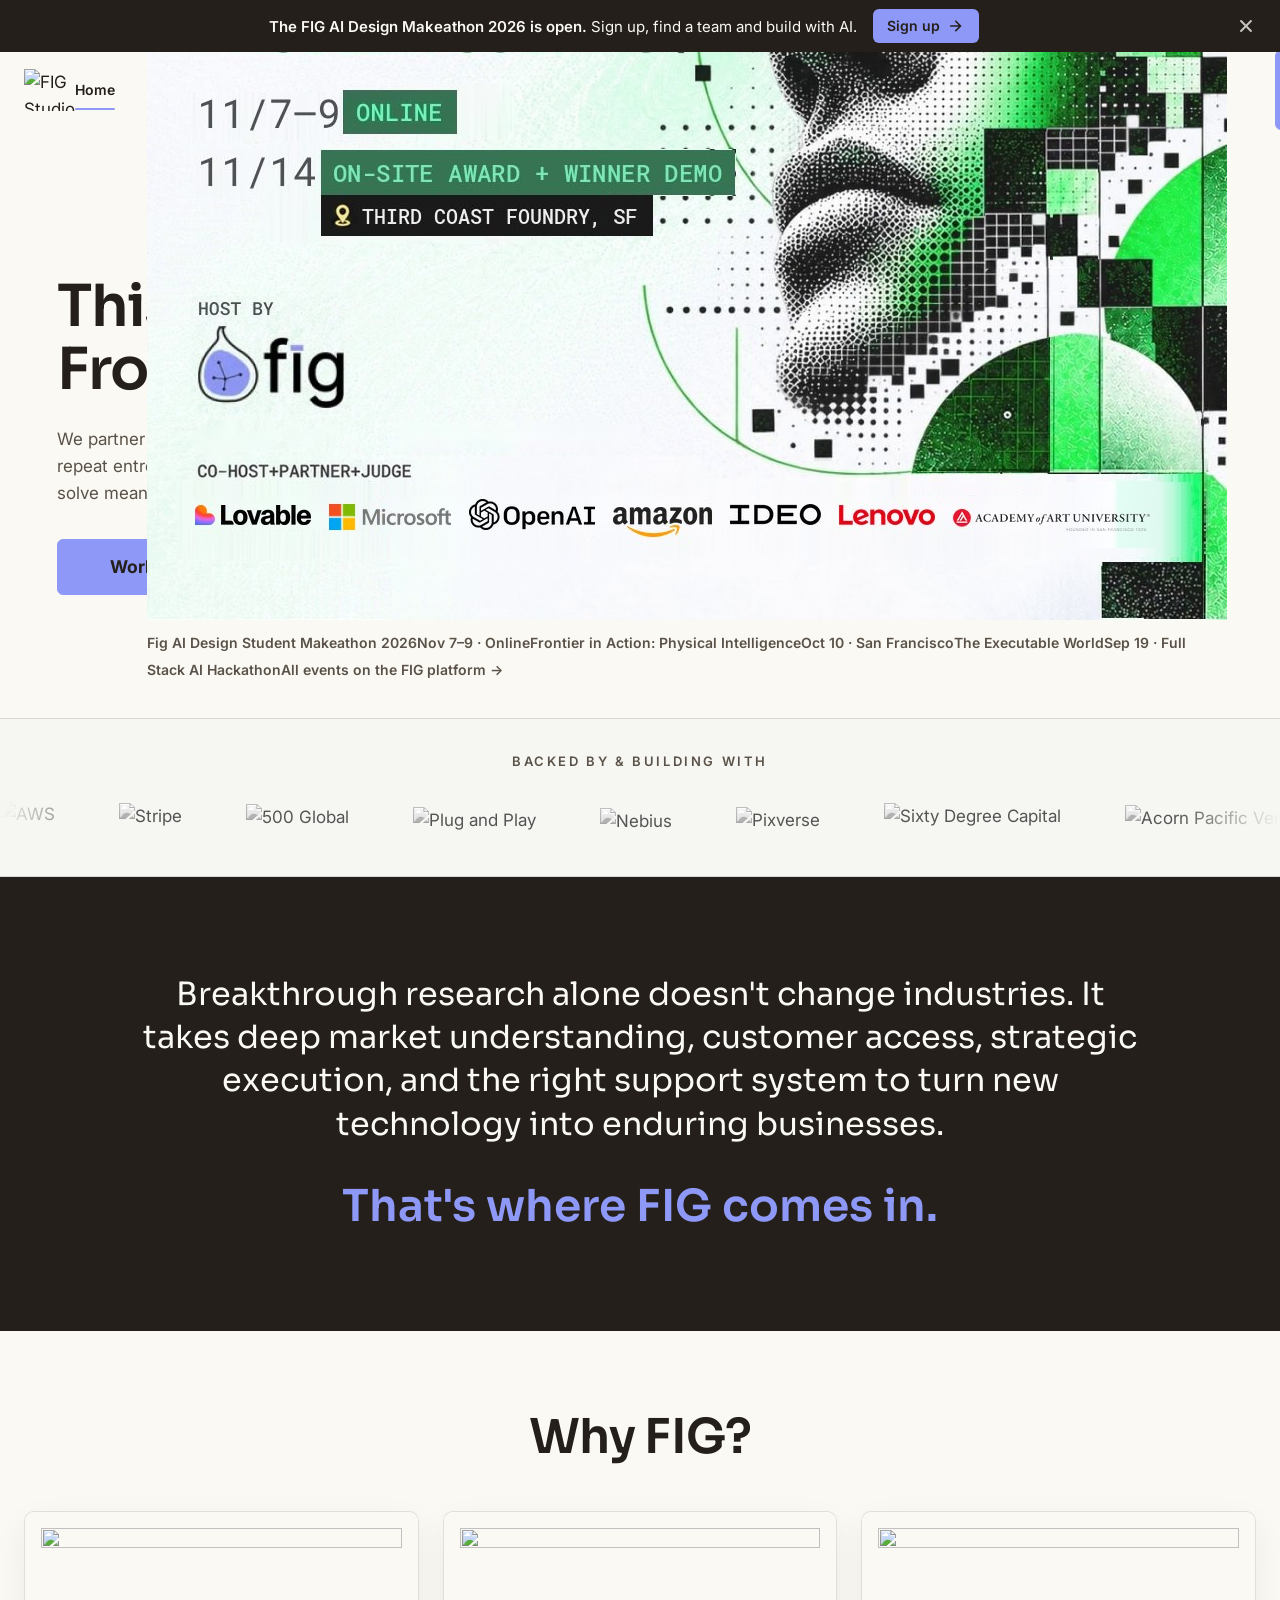
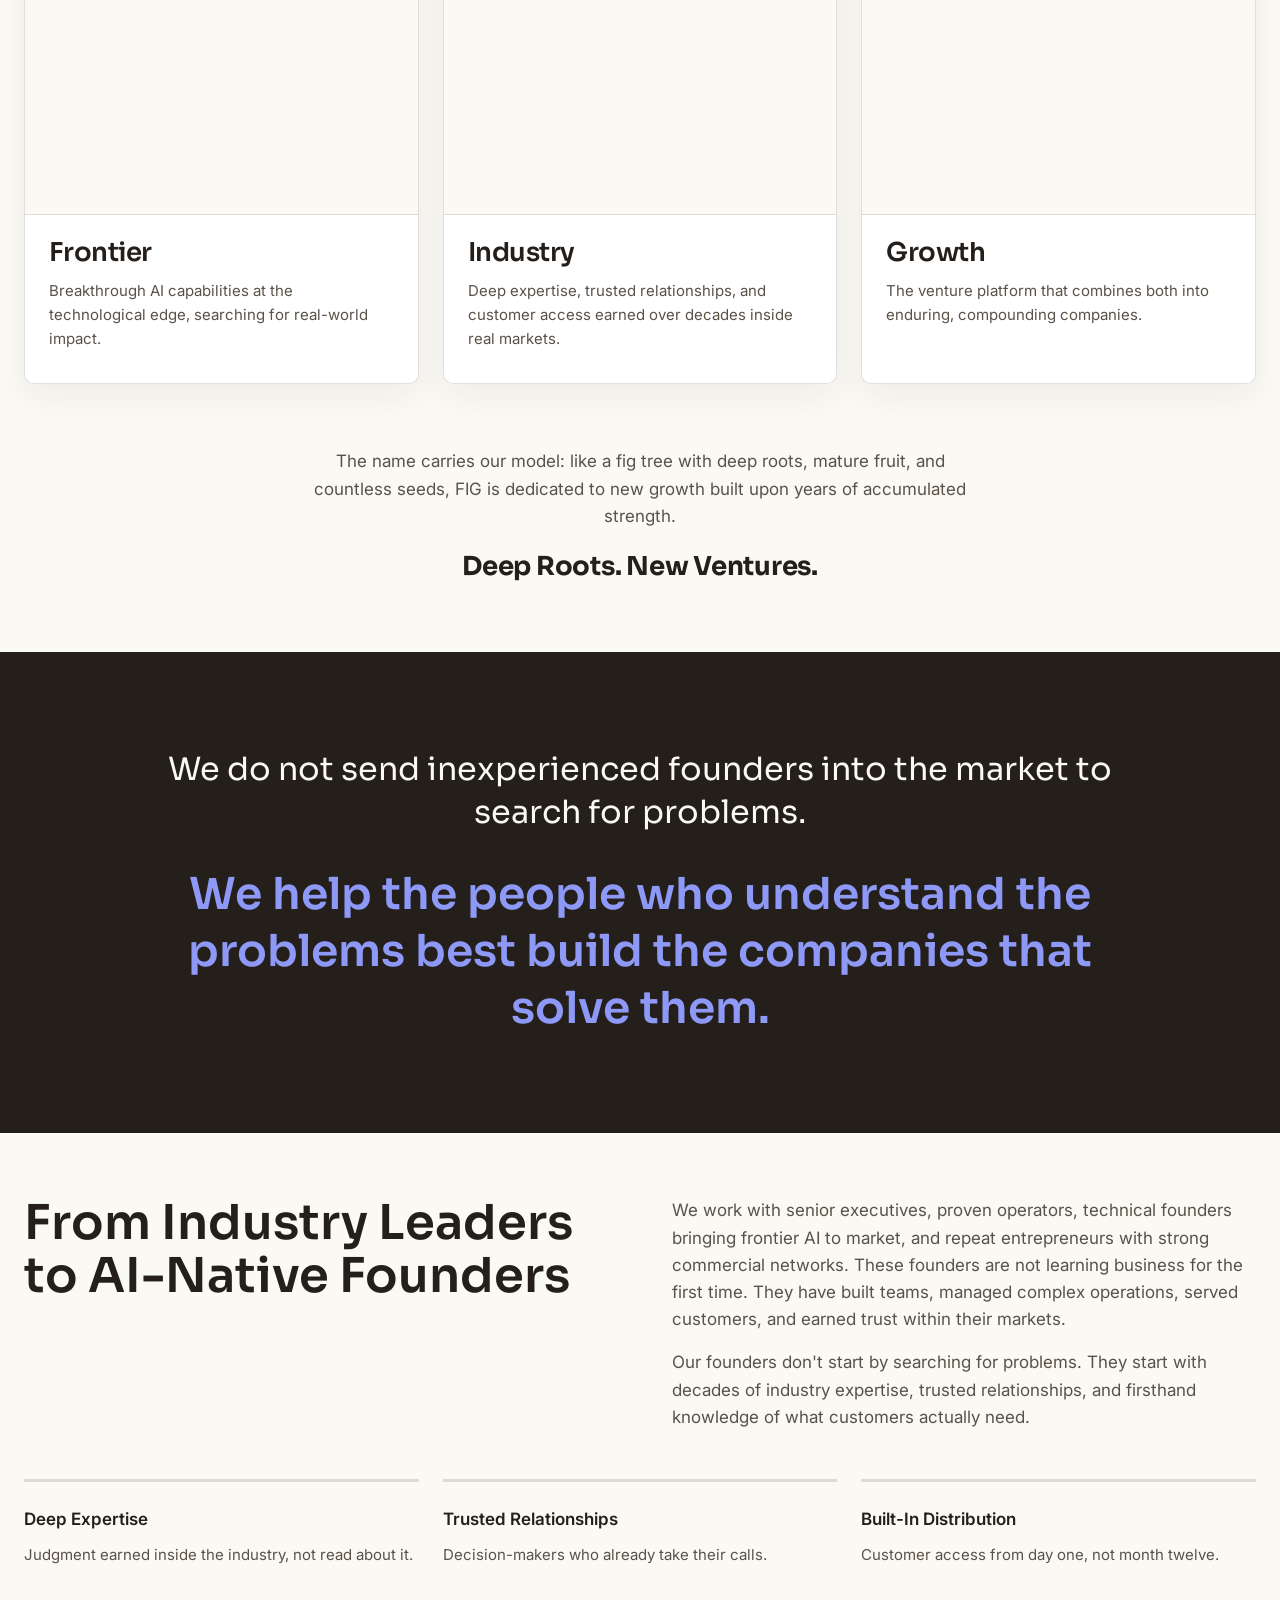
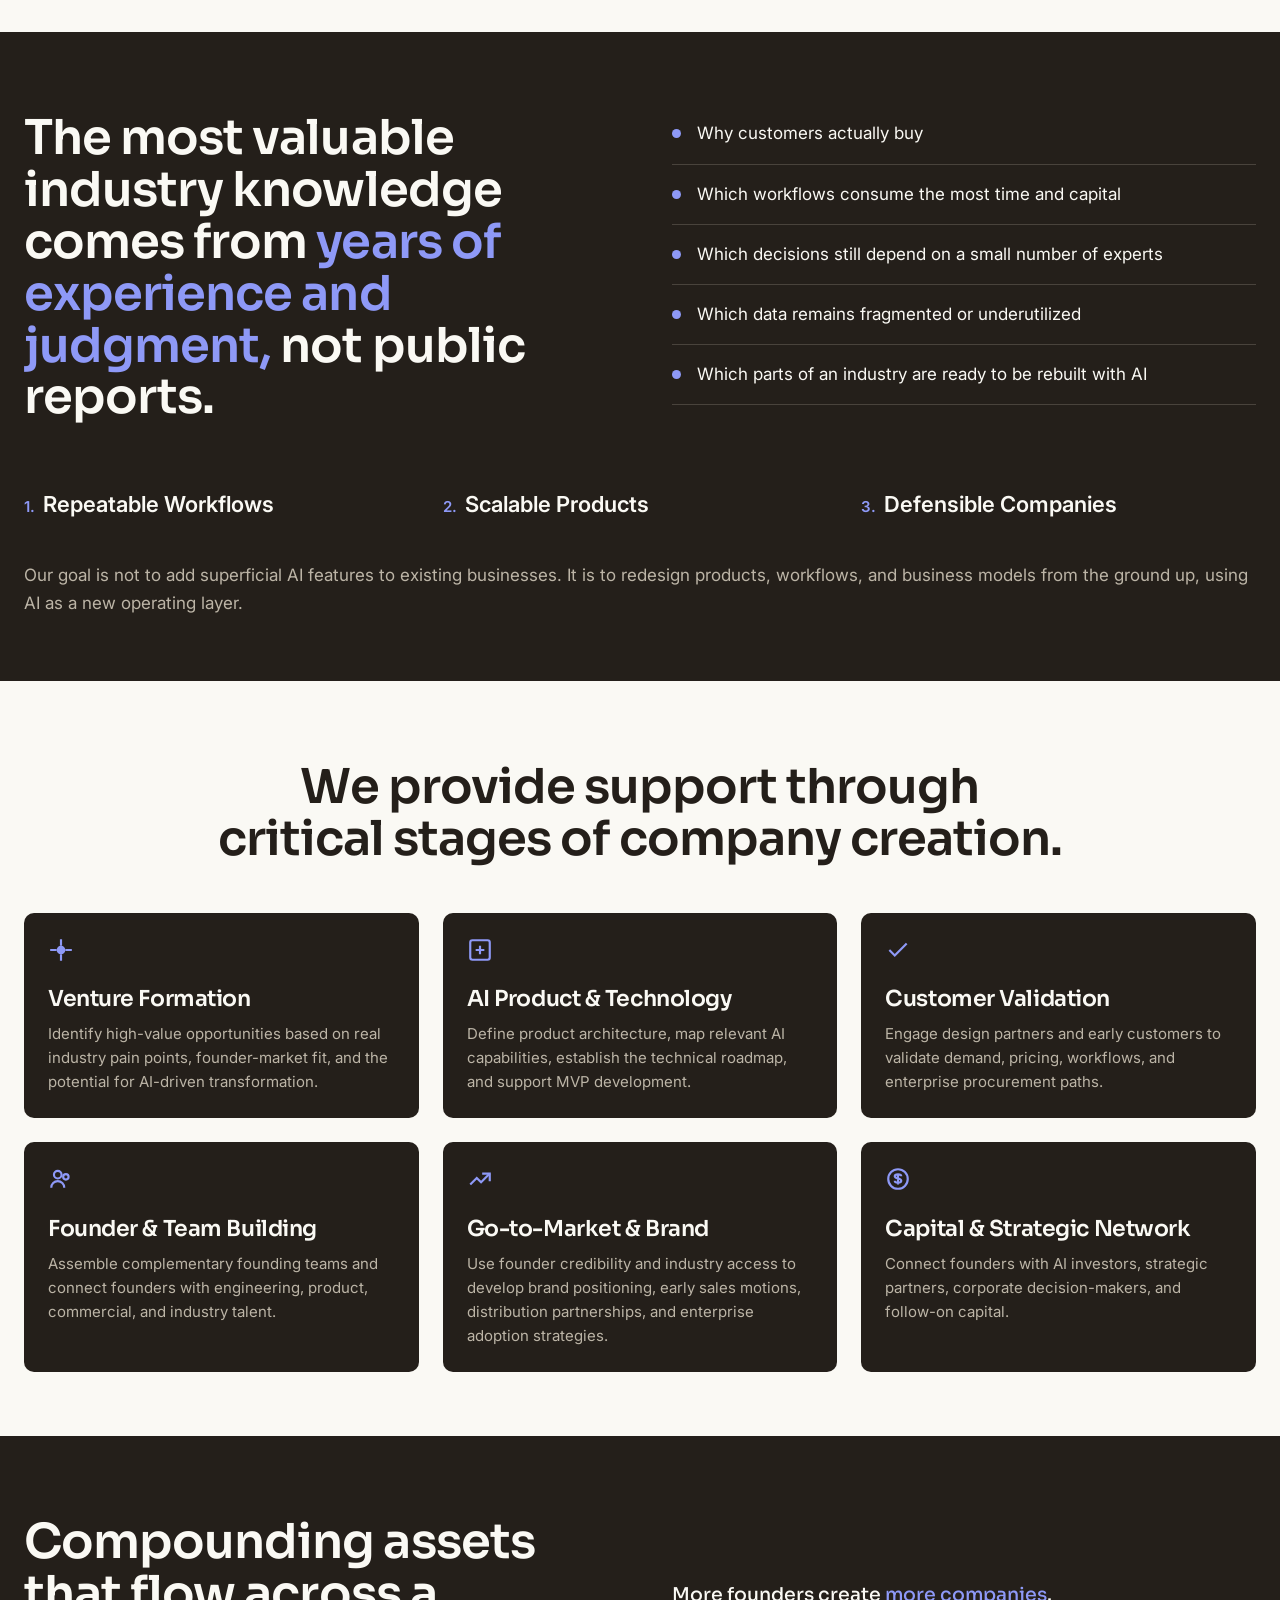
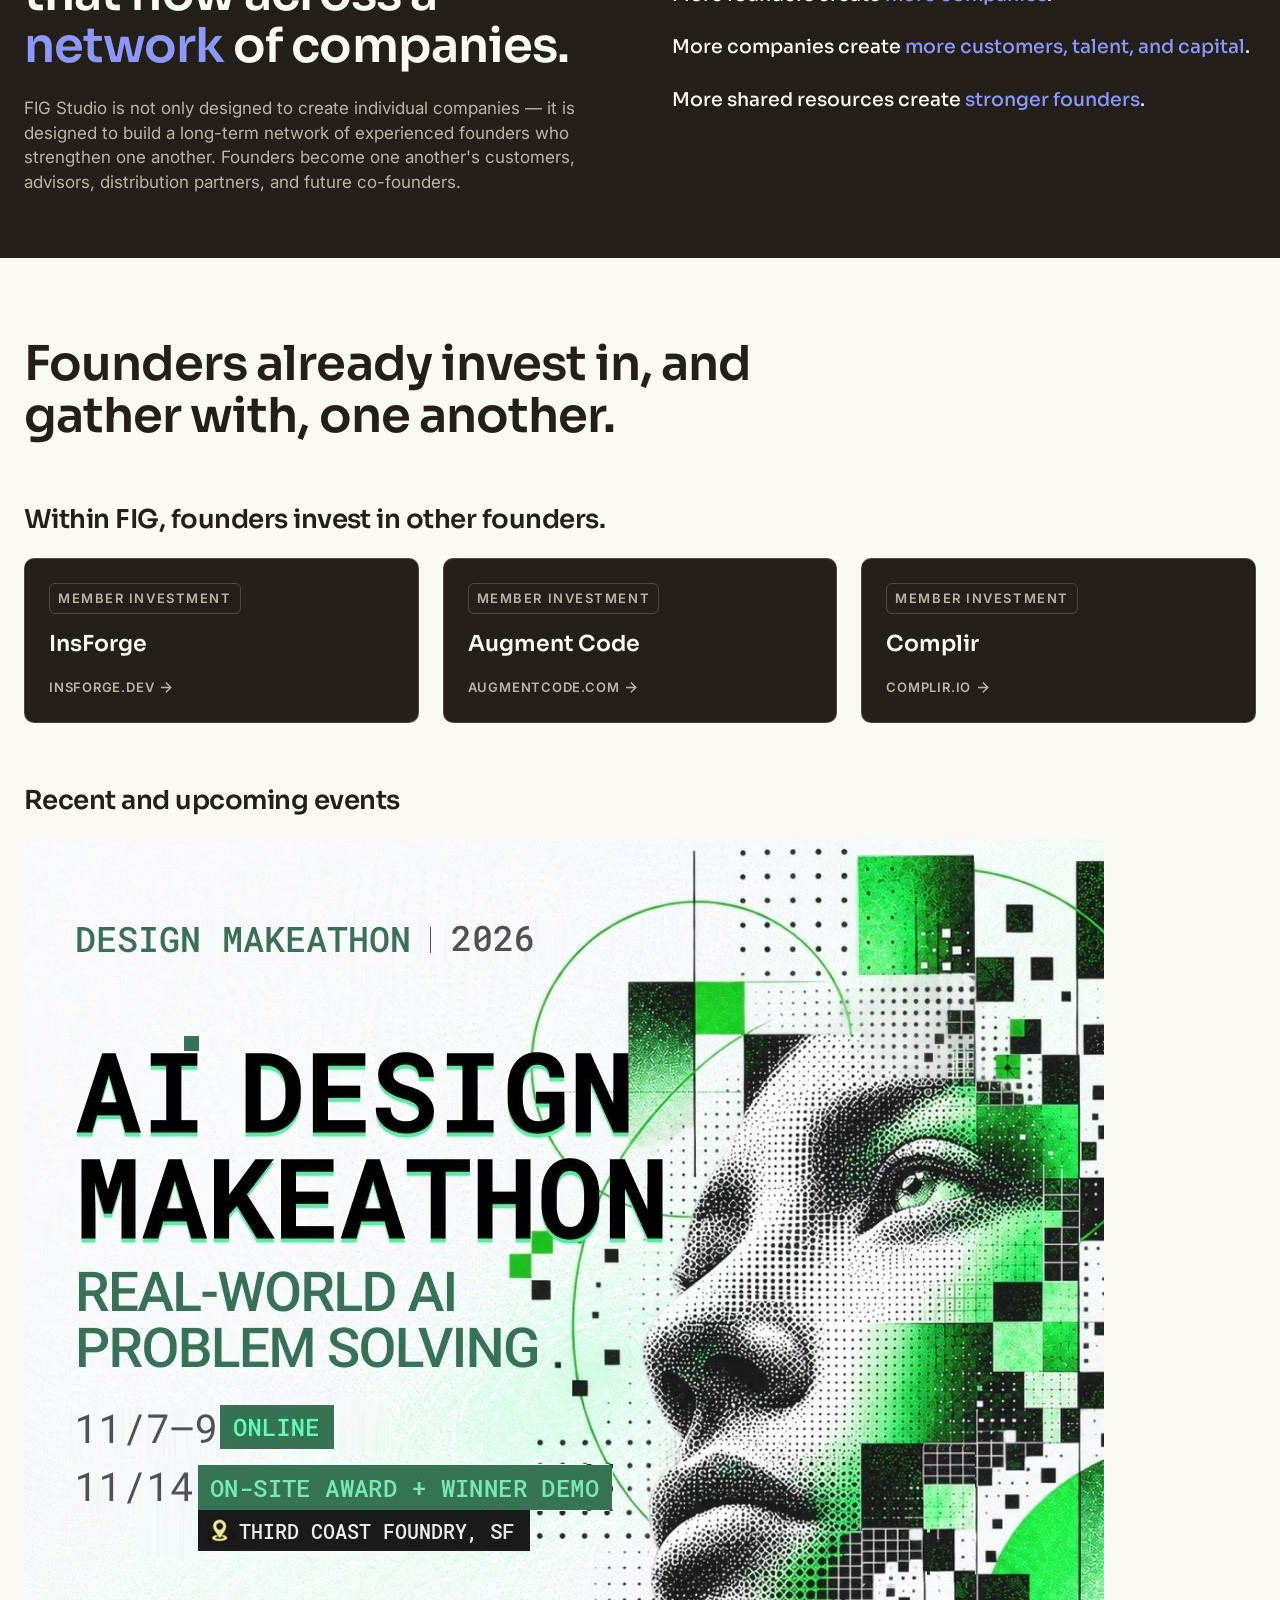
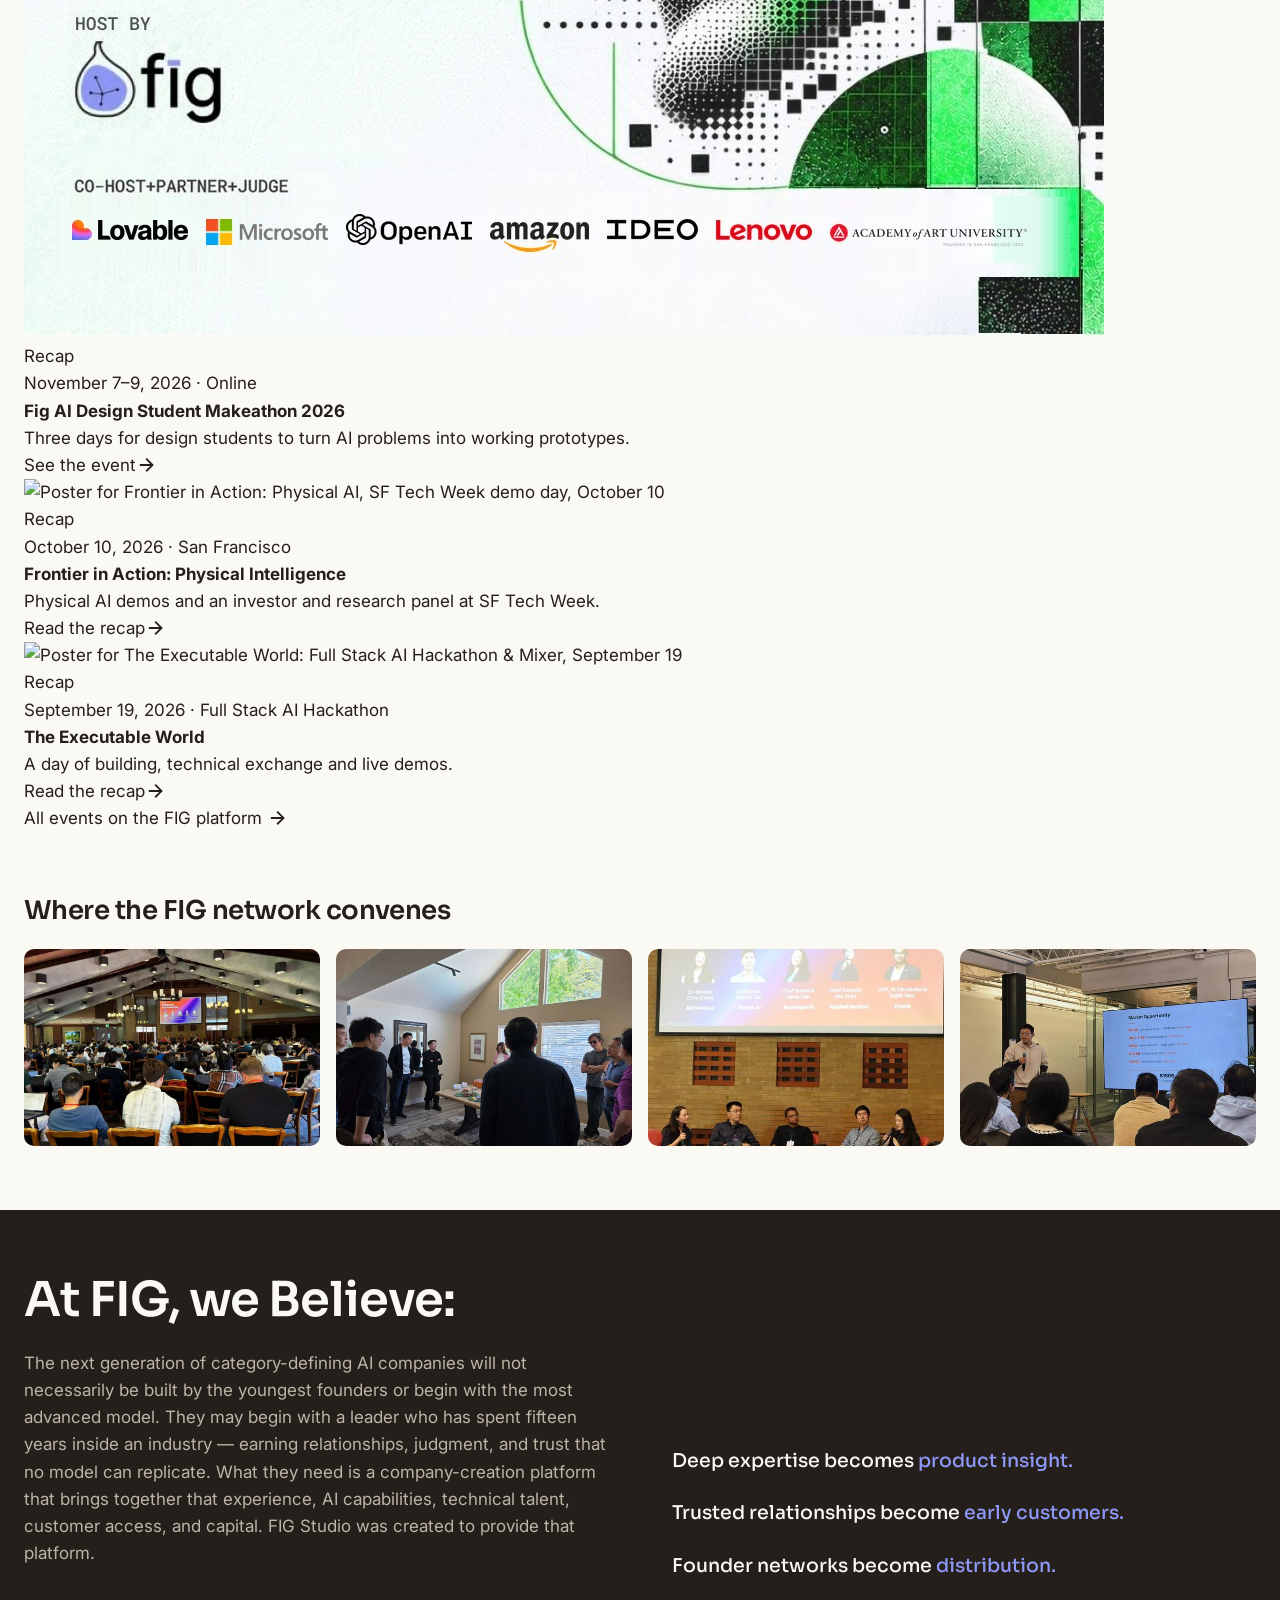
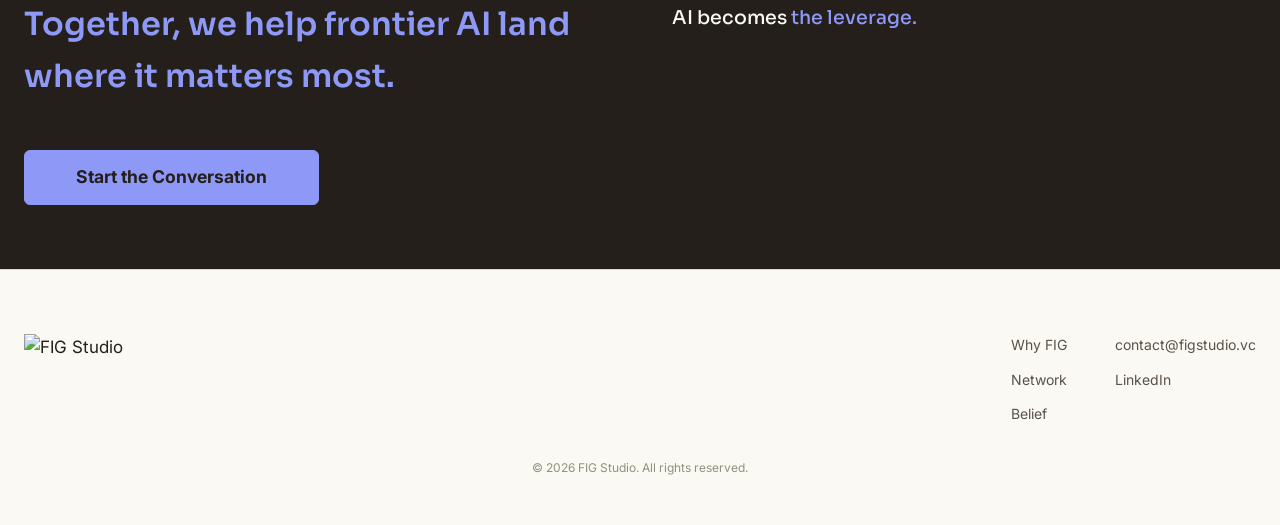
==== commit da03c386: "Events list as JSON, shared with the event platform; banner for the Makeathon assets/events.json is " ====
--- a/index.html
+++ b/index.html
@@ -420,7 +420,7 @@
 </head>
 <body>
 
-<div class="announce" id="announce" role="region" aria-label="Announcement"><div class="announce-in"><span class="announce-text"><b>The Executable World recap is live.</b> <span class="announce-more">See what the community built on September 19.</span></span><a class="announce-btn" href="/events/executable-world-2026">View recap <span class="arrow arrow--ne" aria-hidden="true"></span></a></div><button type="button" class="announce-close" id="announce-close" aria-label="Dismiss announcement"></button></div>
+<div class="announce" id="announce" role="region" aria-label="Announcement"><div class="announce-in"><span class="announce-text"><b>The FIG AI Design Makeathon 2026 is open.</b> <span class="announce-more">Sign up, find a team and build with AI.</span></span><a class="announce-btn" href="https://events.figstudio.vc/e/fig-ai-design-makeathon-2026">Sign up <span class="arrow" aria-hidden="true"></span></a></div><button type="button" class="announce-close" id="announce-close" aria-label="Dismiss announcement"></button></div>
 
 <nav id="nav" aria-label="Primary">
   <div class="wrap nav-in">
@@ -786,7 +786,7 @@
 </div>
 
 <script>
-(function(){var bar=document.getElementById('announce'),KEY='fig-announce-executable-world-2026',root=document.documentElement;
+(function(){var bar=document.getElementById('announce'),KEY='fig-announce-makeathon-2026',root=document.documentElement;
 function used(){root.style.setProperty('--bar-used',bar.hidden?'0px':bar.offsetHeight+'px')}
 try{if(localStorage.getItem(KEY))bar.hidden=true}catch(e){}
 used();addEventListener('resize',used);
